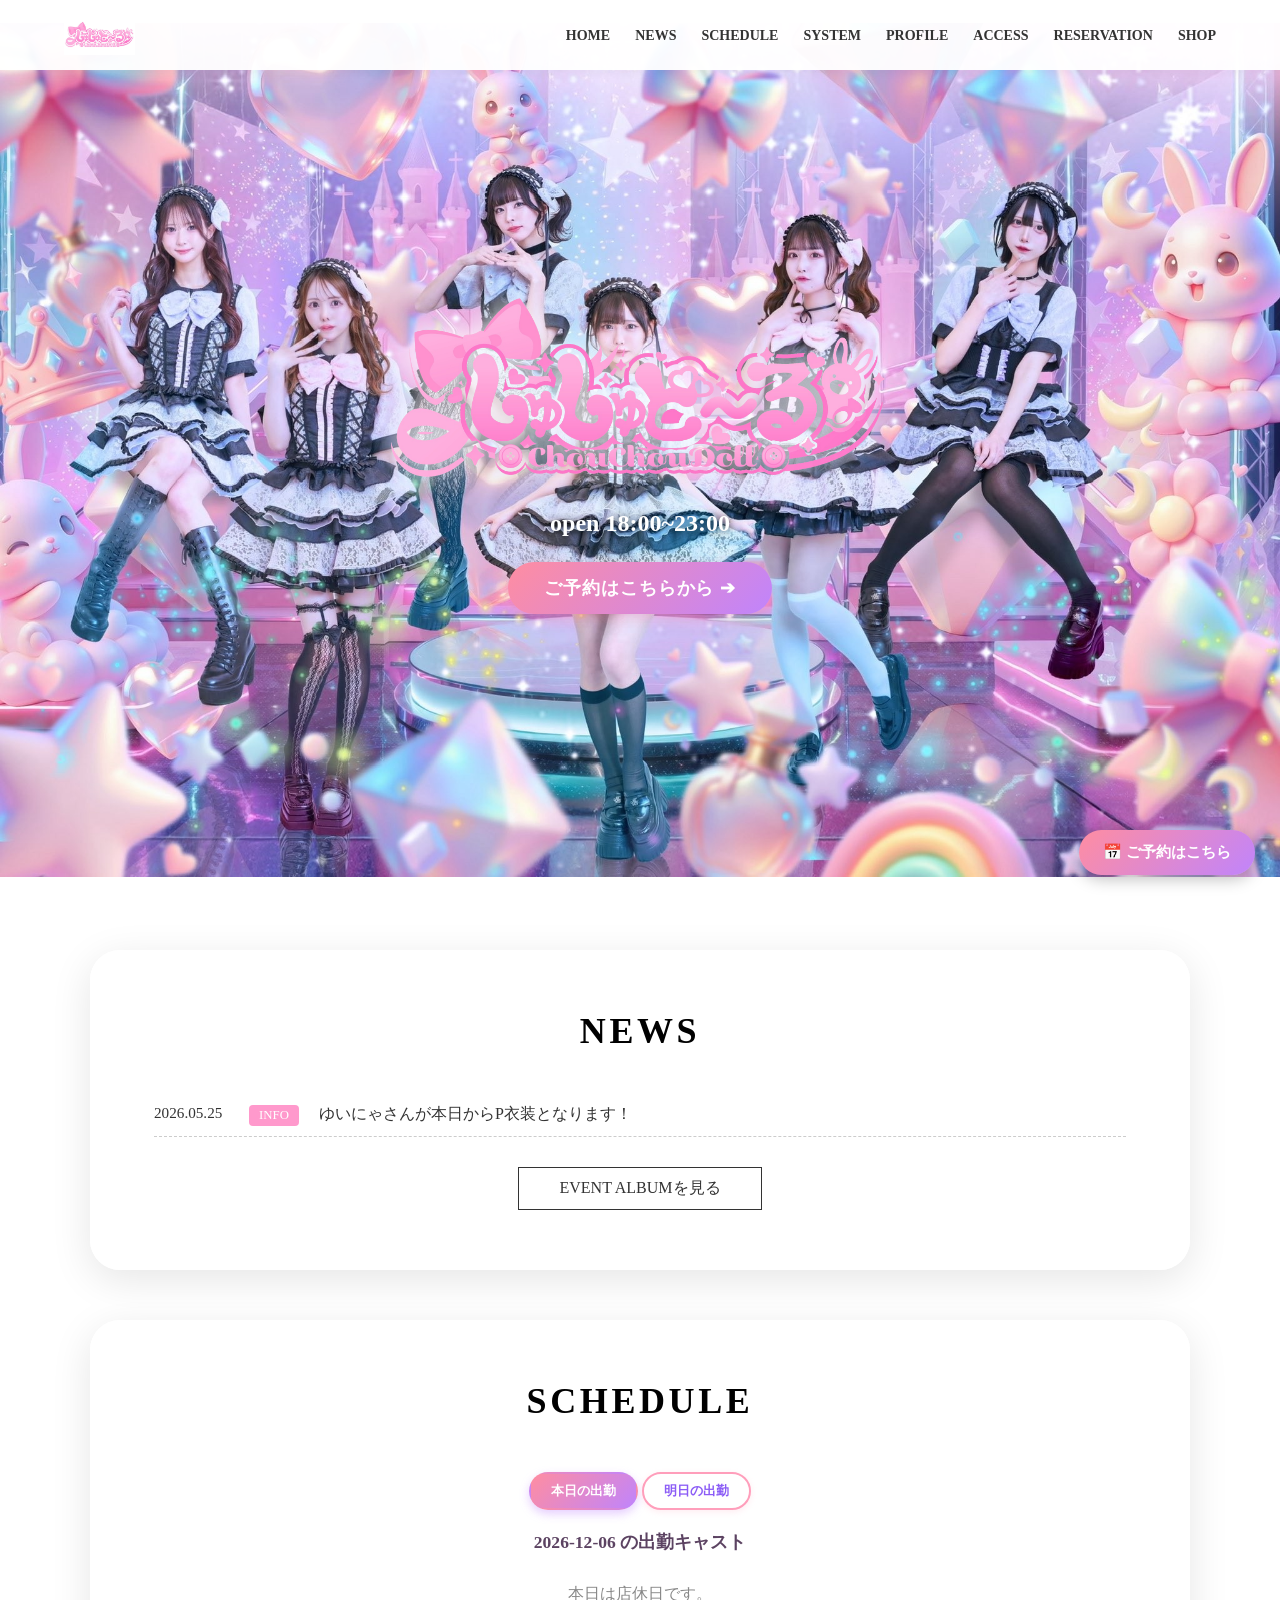
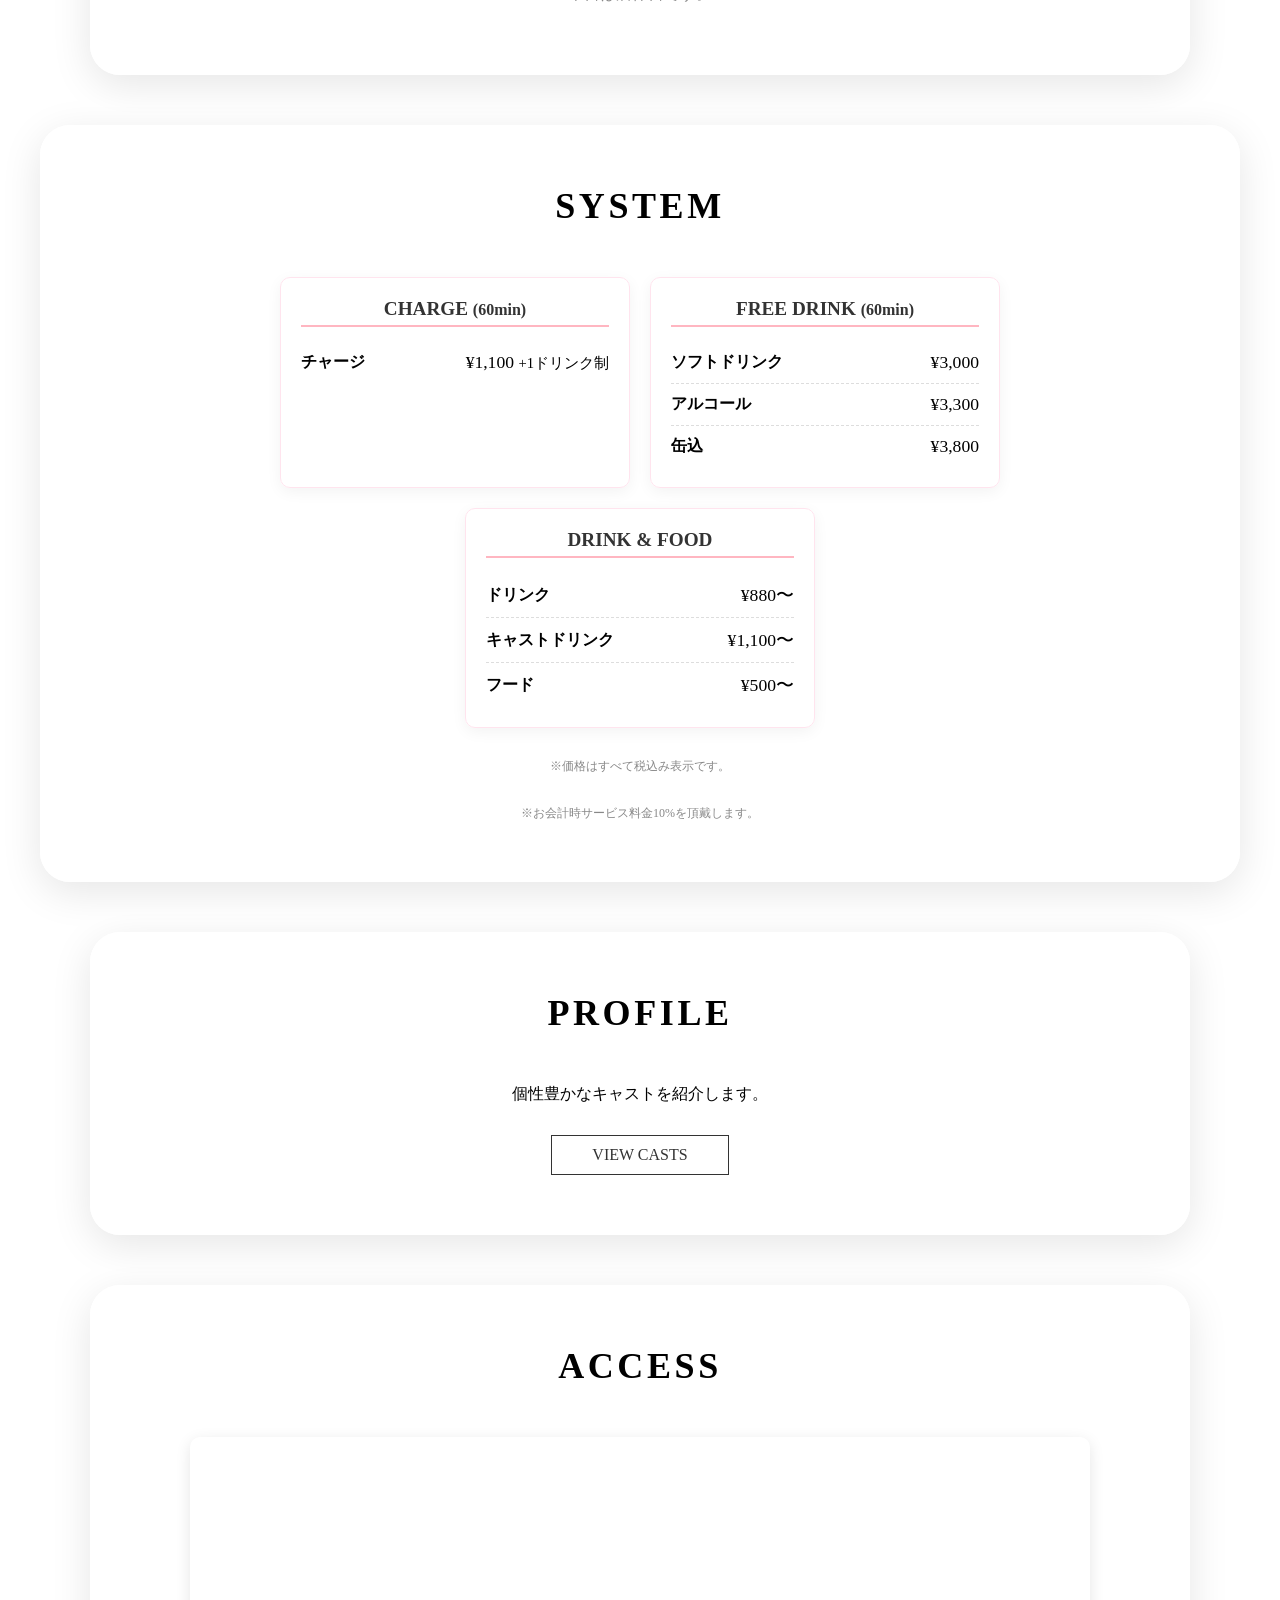
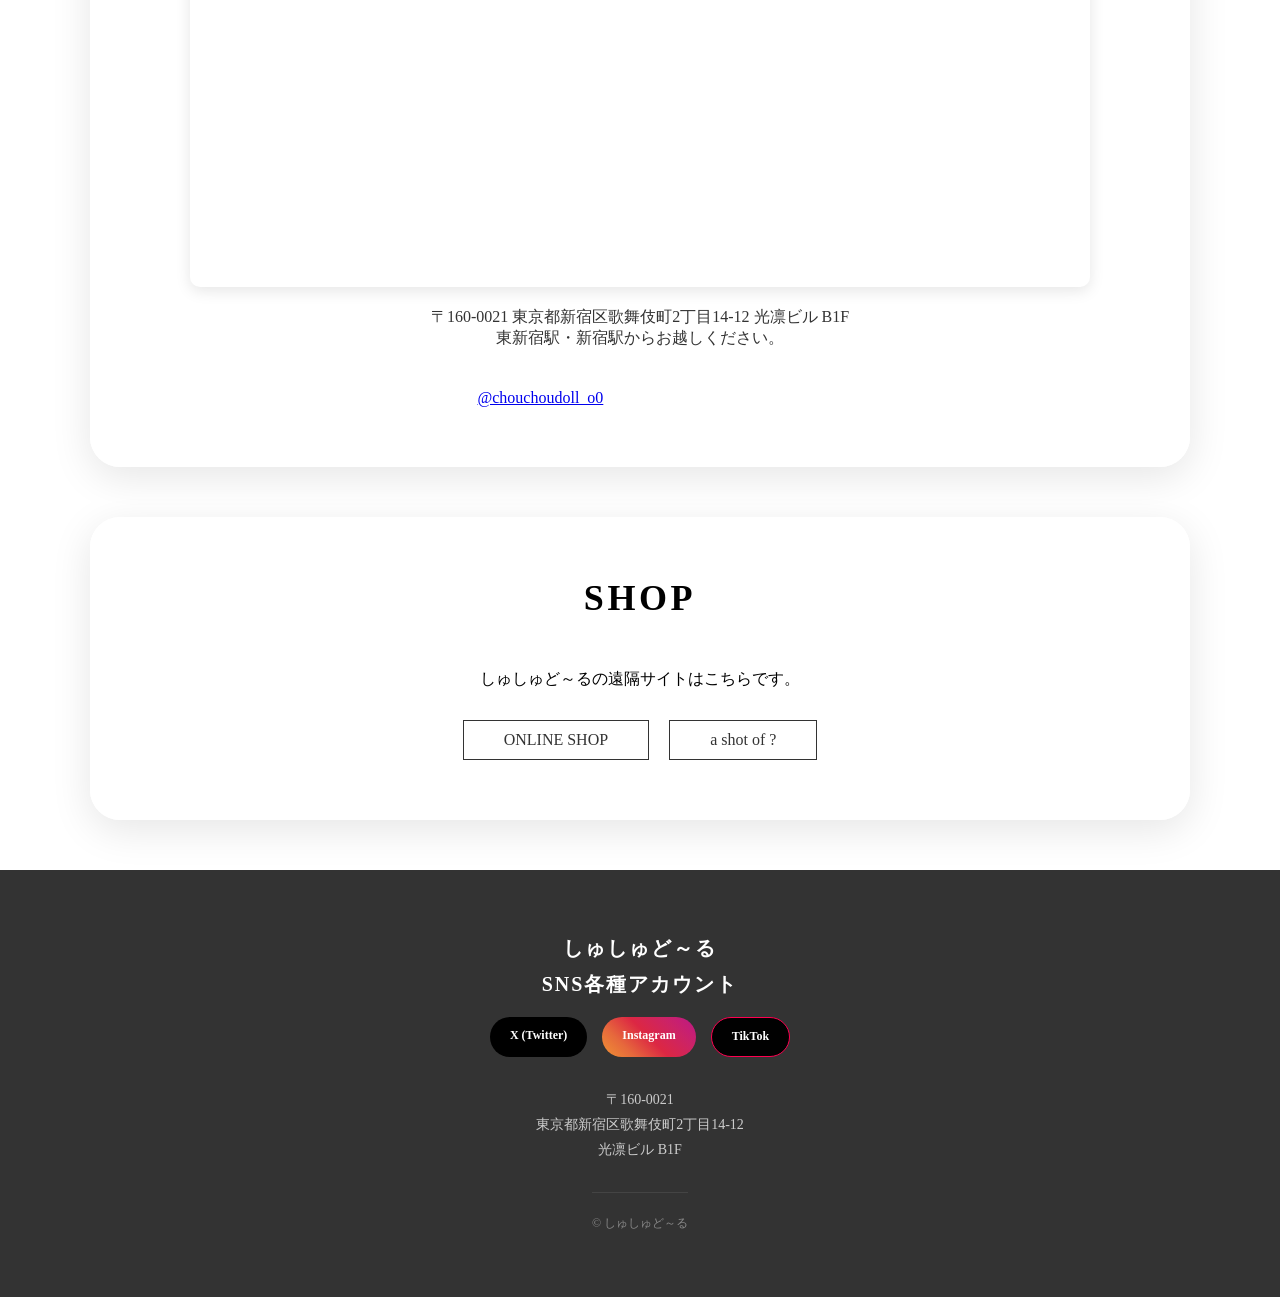
==== index.html @ ea9f4121 "Add files via upload" ====
<!DOCTYPE html>
<html lang="ja">
<head>
    <meta charset="UTF-8">
    <meta name="viewport" content="width=device-width, initial-scale=1.0">
    <title>HOME | しゅしゅどーる</title>
    <link rel="stylesheet" href="style.css">
    <style>
        /* --- カード風（マークなし）のスタイル定義 --- */
        .card-container {
            display: flex;
            justify-content: center;
            align-items: center;
            flex-wrap: wrap;
            gap: 20px;
            padding: 10px;
        }

        .trump-card {
            position: relative;
            width: 140px;
            height: 200px;
            background-color: #ffffff;
            border: 2px solid #ff9ebb;
            border-image: linear-gradient(135deg, #ff9ebb, #d8b4fe) 1;
            border-radius: 10px;
            box-shadow: 0 4px 12px rgba(216, 180, 254, 0.25);
            padding: 8px;
            box-sizing: border-box;
            display: flex;
            flex-direction: column;
            align-items: center;
            justify-content: center;
            transition: transform 0.2s ease, box-shadow 0.2s ease;
        }

        /* ホバー時のカード浮き上がり効果 */
        .trump-card:hover {
            transform: translateY(-5px);
            box-shadow: 0 8px 18px rgba(255, 158, 187, 0.35);
        }

        /* カードの内枠 */
        .trump-card-inner {
            width: 100%;
            height: 100%;
            border: 1px solid #f0d8ff; /* 薄い紫 */
            border-radius: 6px;
            display: flex;
            flex-direction: column;
            align-items: center;
            justify-content: center;
            padding: 8px 4px;
            box-sizing: border-box;
        }

        /* キャスト写真の枠（縦長四角） */
        .cast-photo {
            width: 105px;
            height: 130px;
            object-fit: cover;
            border-radius: 4px;
            border: 1px solid #ffd0e0;
        }

        /* キャスト名 */
        .cast-name {
            font-size: 0.9rem;
            font-weight: bold;
            margin-top: 8px;
            color: #4a3b52;
            text-align: center;
            word-break: break-all;
        }

        /* スケジュール切り替えボタン */
        .schedule-btn {
            background-color: #ffffff;
            border: 2px solid #ff9ebb; /* ピンクの枠線 */
            color: #8b5cf6;            /* 薄い紫系の文字色 */
            padding: 8px 20px;
            border-radius: 20px;
            font-weight: bold;
            cursor: pointer;
            transition: all 0.3s ease;
            box-shadow: 0 2px 6px rgba(255, 158, 187, 0.2);
        }
        
        .schedule-btn.active, .schedule-btn:hover {
            /* ピンクから薄紫へのグラデーション背景 */
            background: linear-gradient(135deg, #ff8da1 0%, #c084fc 100%);
            border-color: transparent;
            color: #ffffff;
            box-shadow: 0 4px 10px rgba(192, 132, 252, 0.4);
        }

        /* --- メインビジュアル内の予約CTAボタン --- */
        .main-reservation-cta {
            margin-top: 25px;
        }

        .cta-btn {
            display: inline-block;
            background: linear-gradient(135deg, #ff8da1 0%, #c084fc 100%);
            color: #ffffff;
            padding: 14px 36px;
            border-radius: 30px;
            font-size: 1.1rem;
            font-weight: bold;
            text-decoration: none;
            box-shadow: 0 4px 15px rgba(255, 141, 161, 0.4);
            transition: all 0.3s ease;
            letter-spacing: 0.05em;
        }

        .cta-btn:hover {
            transform: translateY(-3px) scale(1.03);
            box-shadow: 0 6px 20px rgba(192, 132, 252, 0.6);
            color: #ffffff;
        }

        /* --- 画面右下の固定予約ボタン --- */
        .floating-reservation-btn {
            position: fixed;
            bottom: 25px;
            right: 25px;
            z-index: 999;
            background: linear-gradient(135deg, #ff8da1 0%, #c084fc 100%);
            color: #ffffff;
            padding: 12px 24px;
            border-radius: 25px;
            font-weight: bold;
            font-size: 0.95rem;
            text-decoration: none;
            box-shadow: 0 4px 16px rgba(0, 0, 0, 0.25);
            transition: all 0.3s ease;
        }

        .floating-reservation-btn:hover {
            transform: translateY(-3px);
            box-shadow: 0 6px 20px rgba(255, 141, 161, 0.5);
        }
    </style>
</head>
<body>
    <div class="fixed-background"></div>

    <header class="header">
        <div class="logo">
            <img src="logo.jpeg" alt="しゅしゅどーる 公式ロゴ">
        </div>

        <div class="hamburger" id="hamburger">
            <span></span>
            <span></span>
            <span></span>
        </div>

        <nav class="nav" id="nav-menu">
            <ul>
                <li><a href="#home">HOME</a></li>
                <li><a href="#news">NEWS</a></li>
                <li><a href="#schedule">SCHEDULE</a></li>
                <li><a href="#system">SYSTEM</a></li>
                <li><a href="profile.html">PROFILE</a></li>
                <li><a href="#access">ACCESS</a></li>
                <li><a href="reservation.html">RESERVATION</a></li>
                <li><a href="#shop">SHOP</a></li> 
            </ul>
        </nav>
    </header>

    <!-- HOME (メインビジュアル) -->
    <section id="home" class="main-visual">
        <div class="visual-text">
            <img src="透過ロゴ.png" alt="しゅしゅどーる ロゴ" class="main-logo-img">
            <p>open 18:00~23:00</p>
            
            <!-- ご予約ボタン（メイン） -->
            <div class="main-reservation-cta">
                <a href="reservation.html" class="cta-btn">ご予約はこちらから ➔</a>
            </div>
        </div>
    </section>

    <!-- 画面右下に常時表示される追従予約ボタン -->
    <a href="reservation.html" class="floating-reservation-btn">📅 ご予約はこちら</a>

    <section id="news" class="container">
        <h2 class="section-title">NEWS</h2>
        <ul class="news-list">
            <li>
                <a href="news.html" class="news-link">
                    <span class="date">2026.05.25</span>
                    <span class="category">INFO</span>
                    <span class="news-text">ゆいにゃさんが本日からP衣装となります！</span>
                </a>
            </li>
        </ul>
        <div class="view-more" style="margin-top: 30px;">
            <a href="album.html">EVENT ALBUMを見る</a>
        </div>
    </section>

    <!-- SCHEDULE セクション（白い枠背景を追加） -->
    <section id="schedule" class="container">
        <h2 class="section-title">SCHEDULE</h2>
        
        <!-- 切替ボタンエリア -->
        <div class="schedule-nav" style="text-align: center; margin-bottom: 20px;">
            <button id="btn-today" class="schedule-btn active">本日の出勤</button>
            <button id="btn-tomorrow" class="schedule-btn">明日の出勤</button>
        </div>

        <p id="schedule-date-label" style="text-align: center; font-weight: bold; margin-bottom: 20px; font-size: 1.1rem; color: #5c4362;"></p>

        <!-- 出勤キャスト（カード型）挿入先 -->
        <div id="cast-list-container" class="card-container"></div>
    </section>

    <section id="system" class="container">
        <h2 class="section-title">SYSTEM</h2>
        <div class="system-wrapper">
            
            <div class="system-box">
                <h3>CHARGE <small>(60min)</small></h3>
                <ul class="system-list">
                    <li>
                        <span class="label">チャージ</span>
                        <span class="price"> ¥1,100 <small>+1ドリンク制</small></span>
                    </li>
                </ul>
            </div>

            <div class="system-box">
                <h3>FREE DRINK <small>(60min)</small></h3>
                <ul class="system-list">
                    <li>
                        <span class="label">ソフトドリンク</span>
                        <span class="price"> ¥3,000</span>
                    </li>
                    <li>
                        <span class="label">アルコール</span>
                        <span class="price"> ¥3,300</span>
                    </li>
                    <li>
                        <span class="label">缶込</span>
                        <span class="price"> ¥3,800</span>
                    </li>
                </ul>
            </div>

            <div class="system-box">
                <h3>DRINK & FOOD</h3>
                <ul class="system-list">
                    <li>
                        <span class="label">ドリンク</span>
                        <span class="price"> ¥880〜</span>
                    </li>
                    <li>
                        <span class="label">キャストドリンク</span>
                        <span class="price"> ¥1,100〜</span>
                    </li>
                    <li>
                        <span class="label">フード</span>
                        <span class="price"> ¥500〜</span>
                    </li>
                </ul>
            </div>

        </div>
        <p class="system-note">※価格はすべて税込み表示です。</p>
        <p class="system-note">※お会計時サービス料金10%を頂戴します。</p>
    </section>

    <section id="profile-summary" class="container">
        <h2 class="section-title">PROFILE</h2>
        <p style="text-align: center;">個性豊かなキャストを紹介します。</p>
        <div class="view-more">
            <a href="profile.html">VIEW CASTS</a>
        </div>
    </section>

    <section id="access" class="container">
        <h2 class="section-title">ACCESS</h2>
        <div class="map-wrapper">
            <iframe src="https://www.google.com/maps/embed?pb=!1m18!1m12!1m3!1d3240.192985545938!2d139.70541699999998!3d35.6968683!2m3!1f0!2f0!3f0!3m2!1i1024!2i768!4f13.1!3m3!1m2!1s0x60188cd8c3c215a5%3A0xa2b7dfd4640b2176!2z44CSMTYwLTAwMjEg5p2x5Lqs6YO95paw5a6_5Yy65q2M6Iie5LyO55S677yS5LiB55uu77yR77yU4oiS77yR77ySIOWFieWHm-ODk-ODqw!5e0!3m2!1sja!2sjp!4v1774779676950!5m2!1sja!2sjp"
            width="100%" height="450" style="border:0;" allowfullscreen="" loading="lazy" referrerpolicy="no-referrer-when-downgrade"></iframe>
        </div>
    
        <div class="access-info" style="text-align: center; margin-top: 20px;">
            <p>〒160-0021 東京都新宿区歌舞伎町2丁目14-12 光凛ビル B1F</p>
            <p>東新宿駅・新宿駅からお越しください。</p>
        </div>

        <div class="tiktok-wrapper" style="margin-top: 40px; display: flex; justify-content: center;">
            <blockquote class="tiktok-embed" cite="https://www.tiktok.com/@chouchoudoll_o0/video/7662947460033105160" data-video-id="7662947460033105160" style="max-width: 605px;min-width: 325px;">
                <section>
                    <a target="_blank" title="@chouchoudoll_o0" href="https://www.tiktok.com/@chouchoudoll_o0?refer=embed">@chouchoudoll_o0</a>
                </section>
            </blockquote>
        </div>
    </section>

    <section id="shop" class="container">
        <h2 class="section-title">SHOP</h2>
        <p style="text-align: center; margin-bottom: 30px;">しゅしゅど～るの遠隔サイトはこちらです。</p>
        <div class="view-more" style="display: flex; justify-content: center; gap: 20px; flex-wrap: wrap;">
            <a href="https://chouchoudoll.kawaiishop.jp/" target="_blank">ONLINE SHOP</a>
            <a href="https://chouchoudoll.kawaiishop.jp/items/139108277" target="_blank">a shot of ?</a>
        </div>
    </section>

    <footer class="footer">
        <div class="footer-content">
            <p class="group-name">
                しゅしゅど～る<br>
                SNS各種アカウント<br>
            </p>

            <div class="sns-links">
                <a href="https://x.com/ChouchouDoll_oO?s=20" class="sns-btn x-link" target="_blank">X (Twitter)</a>
                <a href="https://instagram.com/chouchoudoll_o0?igsh=emo3YWc3NzVlOWl1" class="sns-btn insta-link" target="_blank">Instagram</a>
                <a href="https://tiktok.com/@Chouchoudoll_o0" class="sns-btn tiktok-link" target="_blank">TikTok</a>
            </div>

            <p class="address">
                〒160-0021<br>
                東京都新宿区歌舞伎町2丁目14-12<br>
                光凛ビル B1F<br>
            </p>
            <p class="copyright">&copy; しゅしゅど～る</p>
        </div>
    </footer>

    <!-- スクリプト部 -->
    <script>
        // ハンバーガーメニュー
        const hamburger = document.getElementById('hamburger');
        const navMenu = document.getElementById('nav-menu');

        hamburger.addEventListener('click', () => {
            hamburger.classList.toggle('active');
            navMenu.classList.toggle('active');
        });

        document.querySelectorAll('.nav ul li a').forEach(link => {
            link.addEventListener('click', () => {
                hamburger.classList.remove('active');
                navMenu.classList.remove('active');
            });
        });

        // 背景切り替え
        window.addEventListener('load', () => {
            const bgElement = document.querySelector('.fixed-background');
            const images = ['ゆ1.jpg', 'ゆ2.jpg', 'ゆいにゃさん.jpg'];

            function updateBackground() {
                if (window.innerHeight > window.innerWidth) {
                    const randomIndex = Math.floor(Math.random() * images.length);
                    const selectedImage = images[randomIndex];
                    bgElement.style.backgroundImage = `url('${selectedImage}')`;
                } else {
                    bgElement.style.backgroundImage = '';
                }
            }

            updateBackground();
            window.addEventListener('resize', updateBackground);
        });

        // --- カード出勤スケジュール制御 ---
        const castMembers = [
            {
                name: "ゆいにゃ",
                image: "ゆいにゃさん.jpg",
                workDays: ["2026-08-01", "2026-08-02","2026-08-03","2026-08-05","2026-08-07","2026-08-08","2026-08-09","2026-08-10","2026-08-11","2026-08-12","2026-08-14","2026-08-15"]
            },
            {
                name: "ふちゃん",
                image: "ふちゃんさん.jpg",
                workDays: ["2026-08-01", "2026-08-03", "2026-08-07","2026-08-09","2026-08-11","2026-08-12","2026-08-14","2026-08-15"]
            },
            {
                name: "ひめ",
                image: "ひめさん.jpg",
                workDays: ["2026-08-02", "2026-08-03","2026-08-05","2026-08-08","2026-08-10","2026-08-12"]
            },
            {
                name: "しゅか",
                image: "しゅかさん.jpg",
                workDays: ["2026-08-07"]
            },
            {
                name: "ゆりる",
                image: "ゆりるさん.jpg",
                workDays: ["2026-08-01", "2026-08-02", "2026-08-05","2026-08-08","2026-08-09","2026-08-11","2026-08-14"]
            },
            {
                name: "みさき",
                image: "みさきさん.jpg",
                workDays: ["2026-08-10", "2026-08-11"]
            },
            {
                name: "楓",
                image: "楓さん.jpg",
                workDays: ["2026-08-02", "2026-08-05", "2026-08-08","2026-08-09","2026-08-12","2026-08-14","2026-08-15"]
            },
            {
                name: "れい",
                image: "れいさん.jpg",
                workDays: ["2026-08-01", "2026-08-03","2026-08-07","2026-08-10","2026-08-15"]
            }
        ];

        function getFormattedDate(date) {
            const y = date.getFullYear();
            const m = String(date.getMonth() + 1).padStart(2, '0');
            const d = String(date.getDate()).padStart(2, '0');
            return `${y}-${m}-${d}`;
        }

        // カード生成処理
        function renderScheduleByDate(targetDateStr) {
            const container = document.getElementById('cast-list-container');
            const dateLabel = document.getElementById('schedule-date-label');
            
            dateLabel.textContent = `${targetDateStr} の出勤キャスト`;
            container.innerHTML = '';

            const workingCasts = castMembers.filter(cast => cast.workDays.includes(targetDateStr));

            if (workingCasts.length === 0) {
                container.innerHTML = '<p style="text-align:center; color:#888;">本日は店休日です。</p>';
                return;
            }

            workingCasts.forEach(cast => {
                const card = document.createElement('div');
                card.className = 'trump-card';
                
                card.innerHTML = `
                    <div class="trump-card-inner">
                        <img src="${cast.image}" alt="${cast.name}" class="cast-photo">
                        <p class="cast-name">${cast.name}</p>
                    </div>
                `;
                container.appendChild(card);
            });
        }

        // 初期化とボタンイベント
        document.addEventListener('DOMContentLoaded', () => {
            const today = new Date();
            const todayStr = getFormattedDate(today);

            renderScheduleByDate(todayStr);

            const btnToday = document.getElementById('btn-today');
            const btnTomorrow = document.getElementById('btn-tomorrow');

            btnToday.addEventListener('click', () => {
                btnToday.classList.add('active');
                btnTomorrow.classList.remove('active');
                renderScheduleByDate(getFormattedDate(new Date()));
            });

            btnTomorrow.addEventListener('click', () => {
                btnTomorrow.classList.add('active');
                btnToday.classList.remove('active');
                const tomorrow = new Date();
                tomorrow.setDate(tomorrow.getDate() + 1);
                renderScheduleByDate(getFormattedDate(tomorrow));
            });
        });
    </script>
    <script async src="https://www.tiktok.com/embed.js"></script>
</body>
</html>
---- style.css ----
/* リセットCSS：余計な余白を消す */
* {
    margin: 0;
    padding: 0;
    box-sizing: border-box;
}

/* bodyの背景設定は空にするか、ベースの色だけにする */
body {
    margin: 0;
    padding: 0;
}

/* 背景専用のスタイル */
.fixed-background {
    position: fixed;   /* 画面に固定（スクロールしても動かない） */
    top: 0;
    left: 0;
    width: 100%;
    height: 100vh;
    z-index: -1;       /* 一番背面に配置 */

    /* 画像の共通設定 */
    background-size: contain;    /* 画像全体を収める */
    background-repeat: no-repeat;  
    background-position: center;  /* 中央に配置 */
    background-color: #fff;       /* 画像がない部分を埋める色 */
}

/* -----------------------------------
縦画面（スマホの縦持ちなど）の背景画像
----------------------------------- */
@media (orientation: portrait) {
    .fixed-background {
        background-image: url('ゆいにゃさん.jpg'); 
    }
}

/* -----------------------------------
横画面（PCやスマホの横持ちなど）の背景画像
----------------------------------- */
@media (orientation: landscape) {
    .fixed-background {
        background-image: url('めいん.jpeg'); 
    }
}


/* ヘッダー */
.header {
    position: fixed;
    top: 0;
    width: 100%;
    display: flex;
    justify-content: space-between;
    align-items: center;
    padding: 15px 5%;
    background: rgba(255, 255, 255, 0.95);
    z-index: 1000;
    box-shadow: 0 2px 10px rgba(0,0,0,0.05);
}

.logo {
    display: flex;
    align-items: center;
}

.logo img {
    height: 40px; /* ヘッダーに収まる高さを指定 */
    width: auto;   /* 横幅自動で調整 */
    display: block;
}

.nav ul {
    display: flex;
    list-style: none;
}

.nav ul li {
    margin-left: 25px;
}

.nav ul li a {
    text-decoration: none;
    color: #333;
    font-weight: bold;
    font-size: 14px;
    transition: color 0.3s;
}

.nav ul li a:hover {
    color: #ff4d94; /* ホバー時にピンク色に */
}

/* メインビジュアル */
.main-visual {
    height: 100vh;
    background-color: transparent; /* 背景色を透明にする */
    display: flex;
    justify-content: center;
    align-items: center;
    text-align: center;
    color: white;
}

.main-logo-img {
    width: 90%;          /* スマホで横幅いっぱいに。適宜調整してください */
    max-width: 600px;    /* PCで大きくなりすぎないように制限 */
    height: auto;
    margin-bottom: 10px;
    filter: drop-shadow(0 0 10px rgba(255, 255, 255, 0.5));
    filter: drop-shadow(0 0 15px rgba(255, 255, 255, 4.5));

}

.visual-text p {
    font-size: 1.5rem;    /* 営業時間の文字サイズを少し調整 */
    font-weight: bold;
    color: #fff;
    text-shadow: 0 0 8px rgba(0, 0, 0, 0.8);
}

/* 共通セクション設定 */
.container {
    padding: 100px 10%;
    max-width: 1200px;
    margin: 0 auto;
}

.section-title {
    font-size: 36px;
    text-align: center;
    margin-bottom: 50px;
    letter-spacing: 0.1em;
    position: relative;
}



/* NEWSリスト全体 */
.news-list {
    list-style: none;
    padding: 0;
    margin: 0;
}

/* 各行の下線と間隔 */
.news-list li {
    margin-bottom: 15px;
    border-bottom: 1px dashed #ccc;
    padding-bottom: 10px;
}

/* ニュース行全体のリンク設定（行全体をタップ可能にする） */
.news-list li a.news-link {
    display: flex;
    flex-wrap: nowrap;       /* iPhone等で勝手に折り返させない */
    align-items: flex-start;
    text-decoration: none;   /* リンクの下線を消す */
    color: inherit;          /* 親要素の文字色を継承 */
    width: 100%;
    transition: opacity 0.2s ease;
}

/* ホバー・タップ時に少し透明にしてフィードバックを与える */
.news-list li a.news-link:hover {
    opacity: 0.65;
}
/* ニュースの著者表示（右寄せ） */
.news-author {
    text-align: right;   
    font-size: 0.9rem;     
    color: #666;           
    margin-top: 20px;      
    font-weight: bold;     
}

/* 日付 */
.news-list .date {
    flex: 0 0 85px;          /* 幅を85pxで固定 */
    margin-right: 10px;
    font-size: 0.95em;
    line-height: 1.5;
    color: #333;
}

/* INFOなどのカテゴリタグ */
.news-list .category {
    flex: 0 0 50px;          /* 幅を50pxで固定 */
    margin-right: 10px;
    background-color: #ff99cc;
    color: #fff;
    text-align: center;
    padding: 4px 0;
    border-radius: 4px;
    font-size: 0.8em;
    line-height: 1;
    box-sizing: border-box;
    margin-top: 3px;
}

/* ニュース本文 */
.news-list .news-text {
    flex: 1 1 auto;          /* 余った横幅を自動で伸ばす */
    line-height: 1.5;
    color: #333;
}

.view-more {
    text-align: center;
    margin-top: 30px;
}

.view-more a {
    display: inline-block;
    padding: 10px 40px;
    border: 1px solid #333;
    text-decoration: none;
    color: #333;
    transition: 0.3s;
}

.view-more a:hover {
    background: #333;
    color: #fff;
}

/* 背景色 */
#news, #profile-summary,#recruit,#calender,#access,#shop,#schedule {
    background-color: rgba(255, 255, 255, 0.9); /* 90%不透明の白 */
    margin: 50px auto;       /* 上下に余白を作り、中央寄せ */
    padding: 60px 5%;        /* 内側の余白を調整 */
    border-radius: 30px;     /* 角を丸*/
    box-shadow: 0 10px 40px rgba(0, 0, 0, 0.1); /* 影 */
    max-width: 1100px;       /* 横幅制限 */
    position: relative;
    z-index: 1;
}

/* セクション間の隙間から背景*/
.container {
    /* 既存の .container の padding を少し控えめにする */
    padding: 60px 5%;
}
/* プロフィールグリッド */
.profile-grid {
    display: grid;
    grid-template-columns: repeat(auto-fit, minmax(280px, 1fr));
    gap: 40px;
}

.profile-item {
    text-align: center;
}

.profile-image {
    width: 100%;
    aspect-ratio: 1 / 1;      /* 枠維持 */
    border-radius: 10px;      /* 角丸 */
    margin-bottom: 20px;
    background-size: cover;    /* 枠いっぱいに表示 */
    background-position: center top;  /* 画像の上部を基準に配置*/
}

.profile-item h3 {
    font-size: 22px;
    margin-bottom: 10px;
}

.role {
    color: #ff4d94;
    font-weight: bold;
    margin-bottom: 15px;
    font-size: 14px;
}

.desc {
    font-size: 14px;
    text-align: left;
    color: #666;
}

/* ムービーセクション */
.dark-bg {
    background-color: #f9f9f9;
}

.video-wrapper {
    position: relative;
    padding-bottom: 56.25%;
    height: 0;
    box-shadow: 0 10px 30px rgba(0,0,0,0.1);
}

.video-wrapper iframe {
    position: absolute;
    top: 0; left: 0; width: 100%; height: 100%;
}

/* フッター */
.footer {
    padding: 60px 0;
    text-align: center;
    background: #333;
    color: #fff;
    line-height: 1.8; 
}

.footer-content {
    max-width: 600px;
    margin: 0 auto;
}

.footer .group-name {
    font-size: 20px;
    font-weight: bold;
    margin-bottom: 15px;
    letter-spacing: 2px;
}

.footer .address {
    font-size: 14px;
    color: #ccc; 
    margin-bottom: 30px;
}

.footer .copyright {
    font-size: 12px;
    color: #888;
    border-top: 1px solid #444;
    display: inline-block;
    padding-top: 20px;
}

/* SNSボタン */
.sns-links {
    margin-bottom: 30px;
    display: flex;
    justify-content: center;
    gap: 15px; /* ボタン同士の隙間 */
}

.sns-btn {
    display: inline-block;
    padding: 8px 20px;
    font-size: 12px;
    font-weight: bold;
    text-decoration: none;
    color: #fff;
    border-radius: 20px; /* 丸いボタン */
    transition: transform 0.3s, opacity 0.3s;
}

.sns-btn:hover {
    transform: translateY(-3px); 
    opacity: 0.8;
}

/* 各SNSのブランドカラー */
.x-link { background-color: #000; } /* X*/
.insta-link { background: linear-gradient(45deg, #f09433, #e6683c, #dc2743, #cc2366, #bc1888); } /* インスタ*/
.tiktok-link { background-color: #010101; border: 1px solid #ff0050; } /* TikTok*/

/* メンバープロフィール内のSNSボタン */
.member-sns {
    margin-top: 15px;
    display: flex;
    justify-content: center;
}

.member-sns .sns-btn {
    padding: 5px 15px;
    font-size: 12px;
    border-radius: 15px;
    text-decoration: none;
    color: #fff;
    background-color: #000; /* Xのカラー */
    transition: 0.3s;
}

.member-sns .sns-btn:hover {
    opacity: 0.7;
    transform: scale(1.05);
}

/* メンバープロフィール内のSNSエリアを調整 */
.member-sns {
    margin-top: 15px;
    display: flex;
    justify-content: center;
    gap: 8px; /* ボタン同士の隙間 */
    flex-wrap: wrap; /* スマホで入り切らない場合に折り返す */
}

/* メンバー用SNSボタンの微調整 */
.member-sns .sns-btn {
    padding: 5px 12px; /* 少しスリムに */
    font-size: 11px;    /* 文字を少し小さくして収まりを良くする */
    border-radius: 15px;
    min-width: 60px;   /* ボタンの最低幅を揃える */
    text-align: center;
}

/* 求人ページ用のスタイル */
.recruit-box {
    background-color: rgba(255, 255, 255, 0.9);
    padding: 40px;
    border-radius: 20px;
    box-shadow: 0 10px 30px rgba(0, 0, 0, 0.1);
    margin-bottom: 40px;
}

.recruit-box h3 {
    color: #ff4d94;
    text-align: center;
    margin-bottom: 20px;
    font-size: 24px;
}

.recruit-intro {
    text-align: center;
    margin-bottom: 30px;
}

.recruit-table {
    width: 100%;
    border-collapse: collapse;
    margin-bottom: 30px;
}

.recruit-table th, .recruit-table td {
    padding: 15px;
    border-bottom: 1px solid #eee;
    text-align: left;
}

.recruit-table th {
    width: 30%;
    background-color: #fff0f5;
    color: #ff4d94;
    font-weight: bold;
}

/* カレンダーをレスポンシブ対応にする */
.calendar-wrapper {
    position: relative;
    padding-bottom: 75%; /* 4:3のアスペクト比 */
    height: 0;
    overflow: hidden;
}

.calendar-wrapper iframe {
    position: absolute;
    top: 0;
    left: 0;
    width: 100%;
    height: 100%;
    border-radius: 10px;
}

/* SYSTEMセクション専用スタイル */
#system {
    background-color: rgba(255, 255, 255, 0.9);
    margin: 50px auto;
    border-radius: 30px;
    box-shadow: 0 10px 40px rgba(0, 0, 0, 0.1);
}

.system-wrapper {
    display: grid;
    grid-template-columns: repeat(auto-fit, minmax(300px, 1fr));
    gap: 30px;
}

.system-box {
    background: #fff;
    padding: 25px;
    border-radius: 20px;
    border: 1px solid #ffe4ee;
}

.system-box h3 {
    color: #ff4d94;
    font-size: 20px;
    margin-bottom: 20px;
    text-align: center;
    border-bottom: 2px solid #ff4d94;
    display: inline-block;
    width: 100%;
    padding-bottom: 10px;
}

.system-table {
    width: 100%;
    border-collapse: collapse;
}

.system-table th, .system-table td {
    padding: 12px 5px;
    border-bottom: 1px dotted #eee;
    font-size: 15px;
}

.system-table th {
    text-align: left;
    color: #555;
    font-weight: bold;
    width: 60%;
}

.system-table td {
    text-align: right;
    color: #333;
    font-family: 'Georgia', serif; /* 数字を綺麗に見せる */
}

/* スマホ用調整 */
@media (max-width: 480px) {
    .system-wrapper {
        grid-template-columns: 1fr;
    }
}

/* スマホ用の調整 */
@media (max-width: 768px) {
    .recruit-table th, .recruit-table td {
        display: block;
        width: 100%;
    }
    .recruit-table th {
        background-color: transparent;
        padding-bottom: 5px;
    }
}

/* --- ゆいにゃさん専用特別スタイル --- */

/* 1. カード全体に輝く枠線をつける */
.profile-item.special-member {
    position: relative;
    padding: 15px;
    border-radius: 20px;
    background: linear-gradient(white, white) padding-box,
                linear-gradient(45deg, #ff4d94, #ffdb58, #ff4d94) border-box;
    border: 3px solid transparent;
    transform: scale(1.05); /* 他のメンバーより少し大きく */
    box-shadow: 0 10px 20px rgba(255, 77, 148, 0.2);
    z-index: 2;
}

/* 2. 画像の左上に「LEADER」ラベルを配置 */
.special-label {
    position: absolute;
    top: -10px;
    left: -10px;
    background: #ff4d94;
    color: #fff;
    padding: 5px 15px;
    font-size: 12px;
    font-weight: bold;
    border-radius: 50px;
    box-shadow: 2px 2px 10px rgba(0,0,0,0.2);
    z-index: 10;
}

/* 3. 名前の色を特別にする */
.special-member h3 {
    color: #ff4d94;
    font-size: 26px; /* 少し大きく */
    text-shadow: 1px 1px 0px rgba(0,0,0,0.1);
}

/* スマホでは大きさを微調整 */
@media (max-width: 768px) {
    .profile-item.special-member {
        transform: scale(1.02);
        margin-bottom: 30px;
    }
}



/* --- ハンバーガーメニューのスタイル --- */

/* PCではボタンを隠す */
.hamburger {
    display: none;
    flex-direction: column;
    justify-content: space-between;
    width: 30px;
    height: 20px;
    cursor: pointer;
    z-index: 1100; /* ヘッダーより上に */
}

.hamburger span {
    width: 100%;
    height: 2px;
    background-color: #000;
    transition: all 0.3s;
}

/* スマホ表示（768px以下） */
@media (max-width: 768px) {
    /* ヘッダーのレイアウト崩れを防ぐ */
    .header {
        flex-direction: row; /* 縦並びにならないように横並びを維持 */
        justify-content: space-between;
        padding: 10px 5%;
    }

    /* メニューを隠す設定 */
    .nav {
        position: fixed;
        top: 0;
        right: -100%; /* 画面の外へ */
        width: 100%;  /* スマホなら全画面でもOK */
        height: 100vh;
        background: rgba(255, 255, 255, 0.98);
        transition: 0.5s;
        z-index: 1050;
        display: block; /* 消えてしまわないように */
    }

    .nav.active {
        right: 0; /* 表示 */
    }

    .nav ul {
        flex-direction: column;
        align-items: center;
        justify-content: center;
        height: 100%;
        padding: 0;
    }

    .nav ul li {
        margin: 20px 0; /* メニューの間隔を広げる */
        margin-left: 0; /* PC用のマージンをリセット */
    }

    .nav ul li a {
        font-size: 20px; /* 文字を大きく */
    }

    /* ボタンを表示させる */
    .hamburger {
        display: flex;
    }
}

/* SYSTEMセクションのスタイル調整 */
.system-wrapper {
    display: flex;
    flex-wrap: wrap;
    gap: 20px;
    justify-content: center;
}

.system-box {
    background: rgba(255, 255, 255, 0.8); /* 背景を少し透過させておしゃれに */
    border-radius: 10px;
    padding: 20px;
    width: 100%;
    max-width: 350px;
    box-shadow: 0 4px 15px rgba(0,0,0,0.05);
}

.system-box h3 {
    border-bottom: 2px solid #ffb6c1; /* ロゴに合わせた色に変更してください */
    margin-bottom: 15px;
    padding-bottom: 5px;
    font-size: 1.2rem;
    color: #333;
}

.system-list {
    list-style: none;
    padding: 0;
}

.system-list li {
    display: flex;
    justify-content: space-between;
    align-items: center;
    padding: 10px 0;
    border-bottom: 1px dashed #ddd;
}

.system-list li:last-child {
    border-bottom: none;
}

.label {
    font-weight: bold;
}

.price {
    font-family: 'Georgia', serif;
    font-size: 1.1rem;
}

.system-note {
    text-align: center;
    font-size: 12px;
    color: #888;
    margin-top: 30px;
}

.news-text {
    color: #333;       /* 文字の色を濃くして読みやすくする */
    margin-left: 10px; /* カテゴリとの間隔を空ける */
}

.map-wrapper {
    position: relative;
    width: 100%;
    max-width: 900px; /* 地図の最大幅 */
    margin: 0 auto;   /* 中央寄せ */
    border-radius: 15px;
    overflow: hidden; /* 角丸を適用 */
    box-shadow: 0 4px 15px rgba(0,0,0,0.1);
}

.map-wrapper iframe {
    display: block;
    width: 100%; /* 横幅いっぱいに広げる */
}

/* ACCESS全体の白い枠 */
.access-wrapper {
    background: rgba(255, 255, 255, 0.8); /* 他のセクションと合わせた透過白 */
    border-radius: 15px;
    padding: 20px;
    max-width: 900px;
    margin: 0 auto;
    box-shadow: 0 4px 15px rgba(0,0,0,0.05);
}

/* 地図の角を丸くする */
.map-wrapper {
    border-radius: 10px;
    overflow: hidden;
    line-height: 0; /* 下の余計な隙間を消す */
}

/* 住所テキストの装飾 */
.access-info {
    text-align: center;
    margin-top: 20px;
    color: #333;
}

.address-text {
    font-weight: bold;
    font-size: 1.1rem;
    line-height: 1.6;
    margin-bottom: 10px;
}

.route-text {
    font-size: 0.9rem;
    color: #666;
}

/* ==========================================
　 スマホ画面（768px以下）用のカード・枠線調整
   ========================================== */
@media (max-width: 768px) {
    /* 1. 各セクションの白い四角（カード枠）をスマホに最適化 */
    #news, #schedule, #system, #profile-summary, #access, #shop {
        width: 92%;          /* スマホ画面の横幅92%に合わせる */
        margin: 30px auto;   /* 中央寄せ＆上下の余白を適切にする */
        padding: 40px 15px;  /* 内側の余白をスマホ用にすっきり調整 */
    }

    /* 2. SCHEDULEの出勤カード（キャストカード）の幅をスマホ用に調整 */
    .trump-card {
        width: 130px;        /* スマホで横に並びやすく少し小さく調整 */
        height: 190px;
    }

    .cast-photo {
        width: 95px;
        height: 120px;
    }
.news-list li a.news-link {
        flex-wrap: wrap !important; /* スマホでは折り返しを許可 */
    }

    .news-author {
        display: block;
        width: 100%;          /* 100%幅を使って強制改行 */
        text-align: right;    /* 右寄せ */
        font-size: 0.8rem;    /* スマホ用に少し小さめ */
        color: #666;
        margin-top: 6px;
    }
    
}
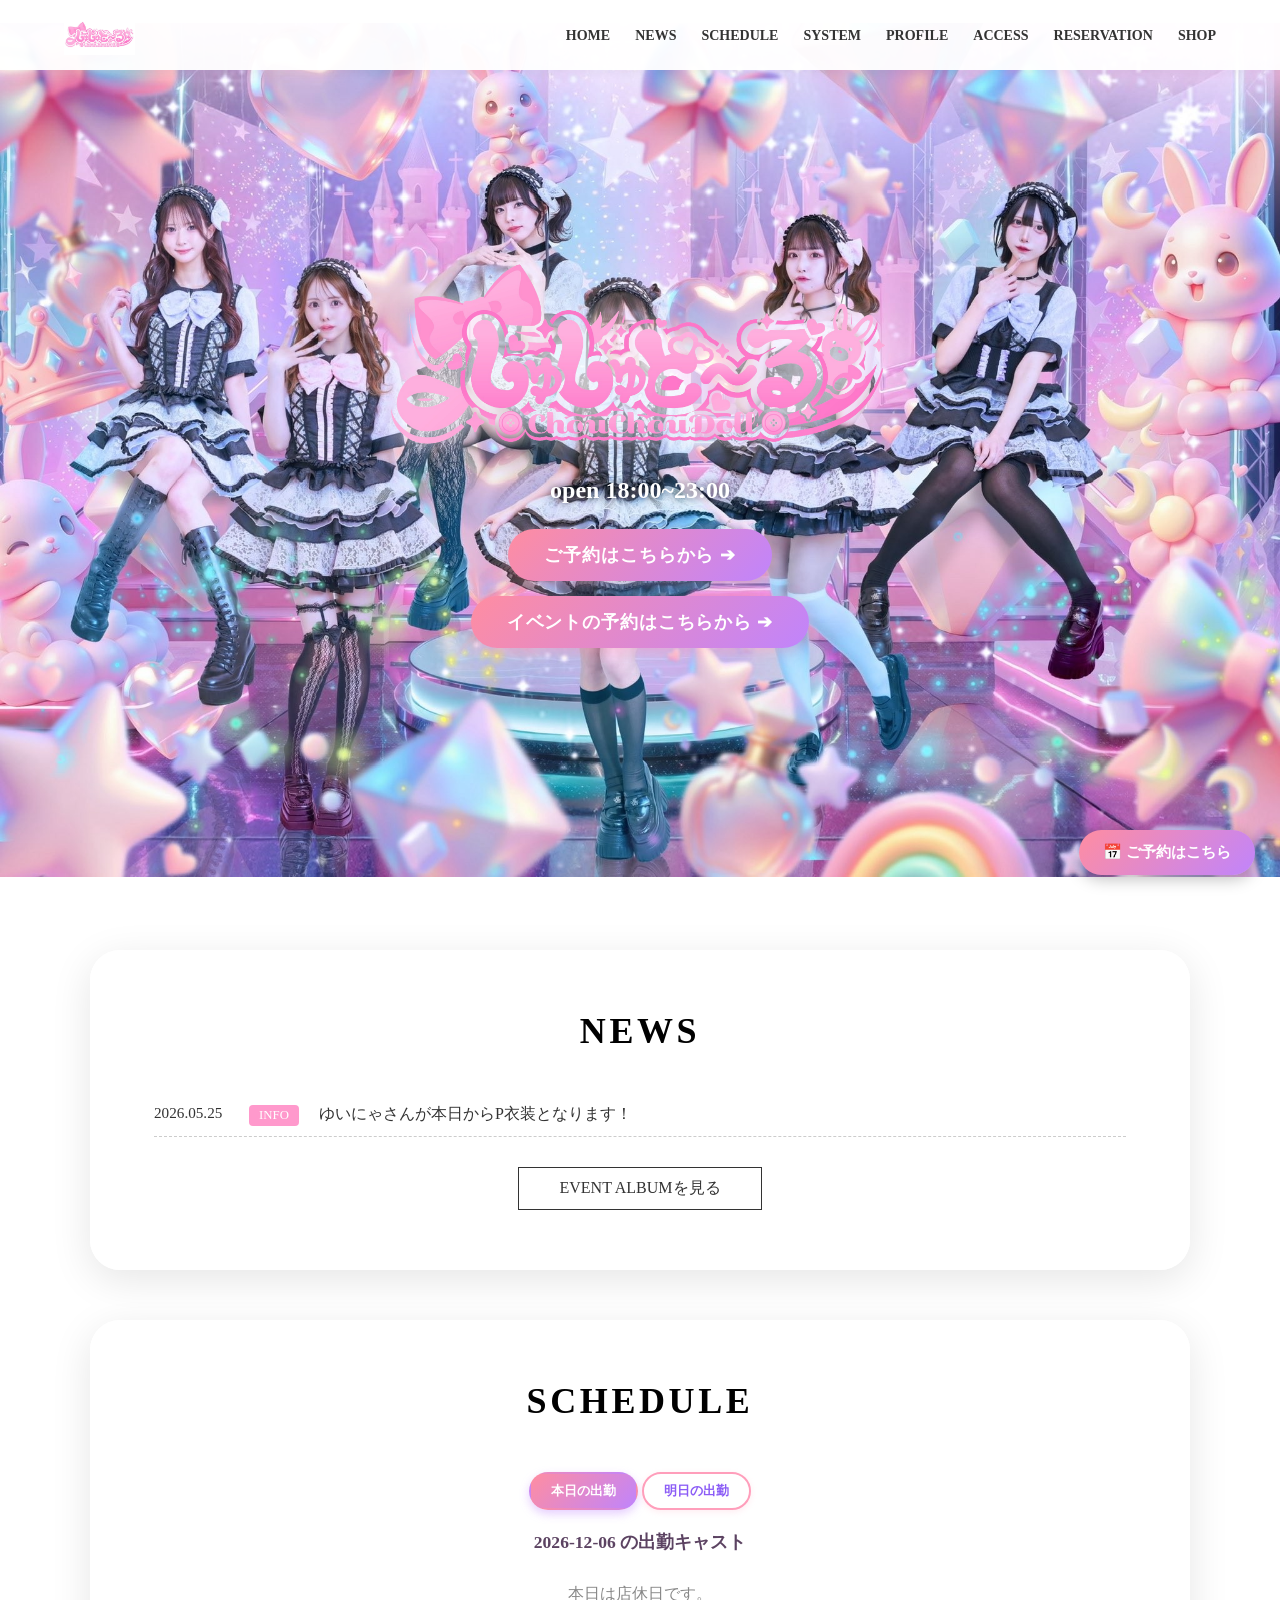
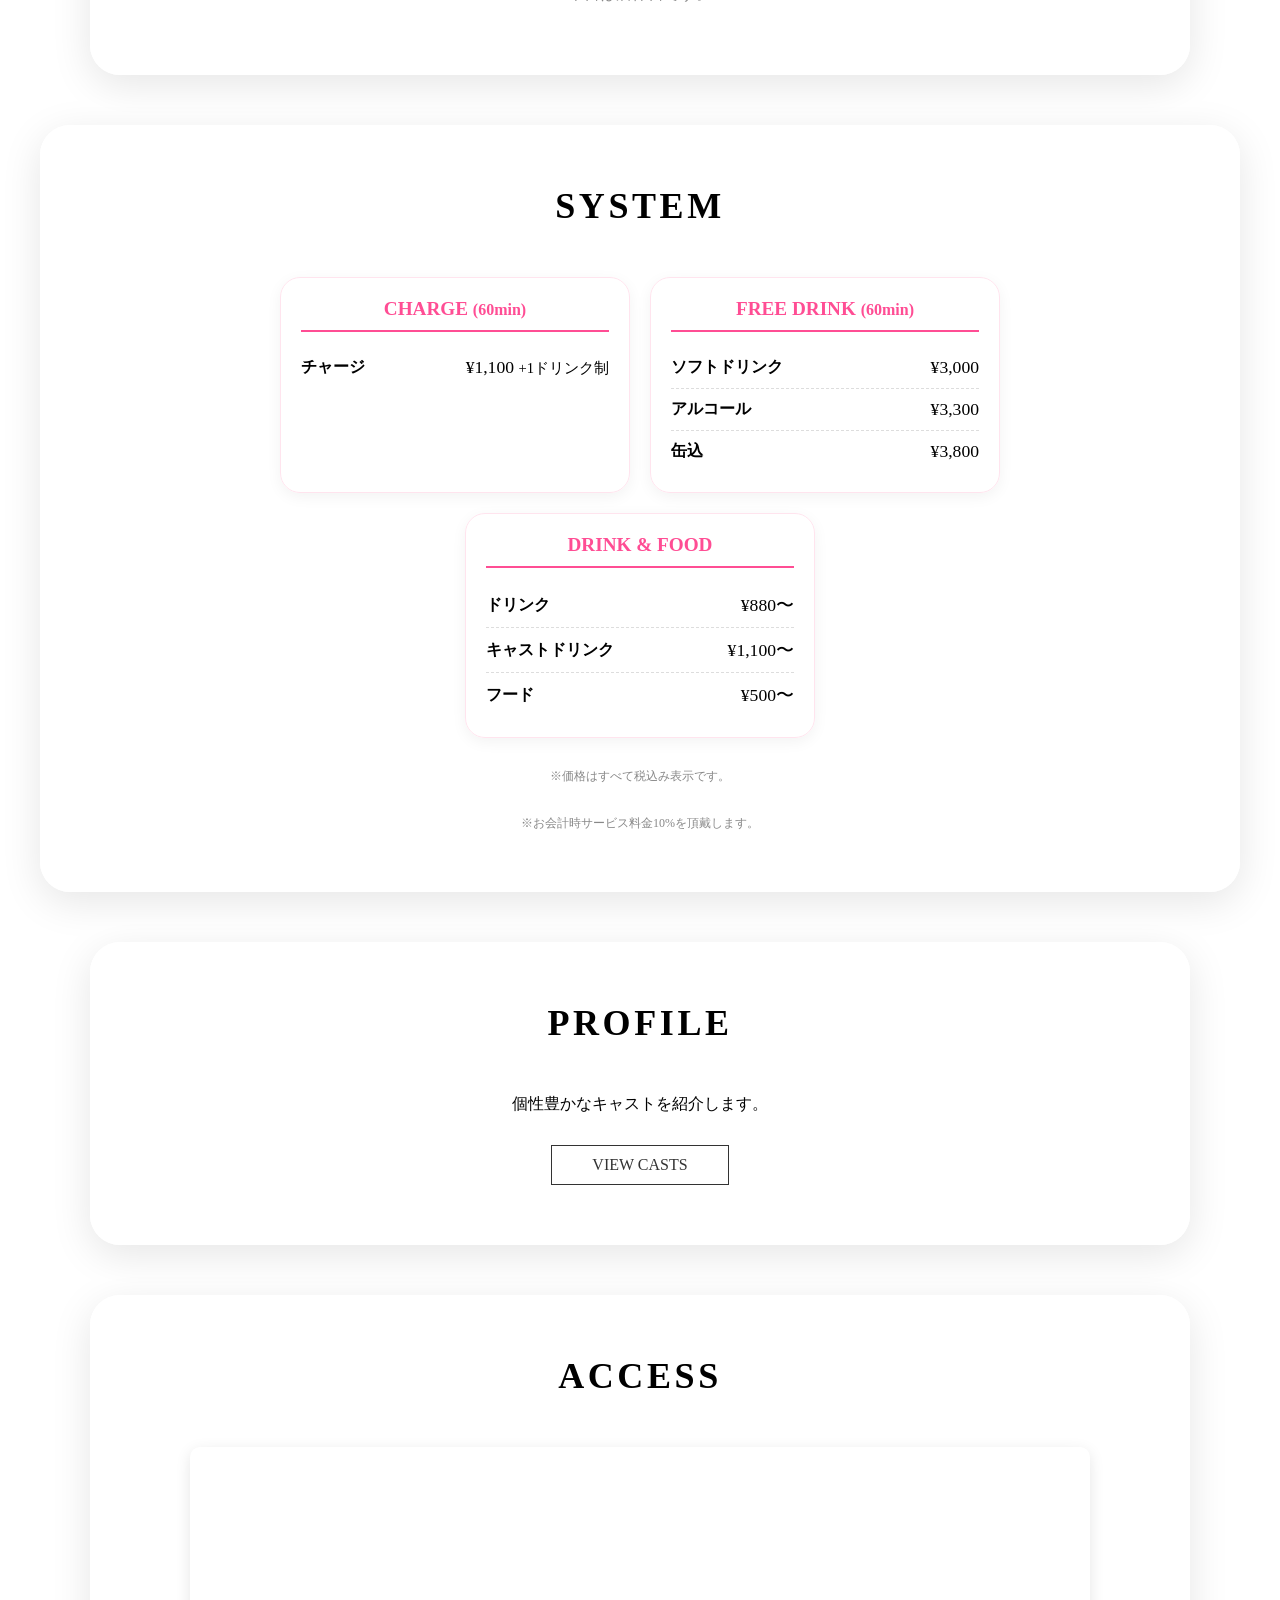
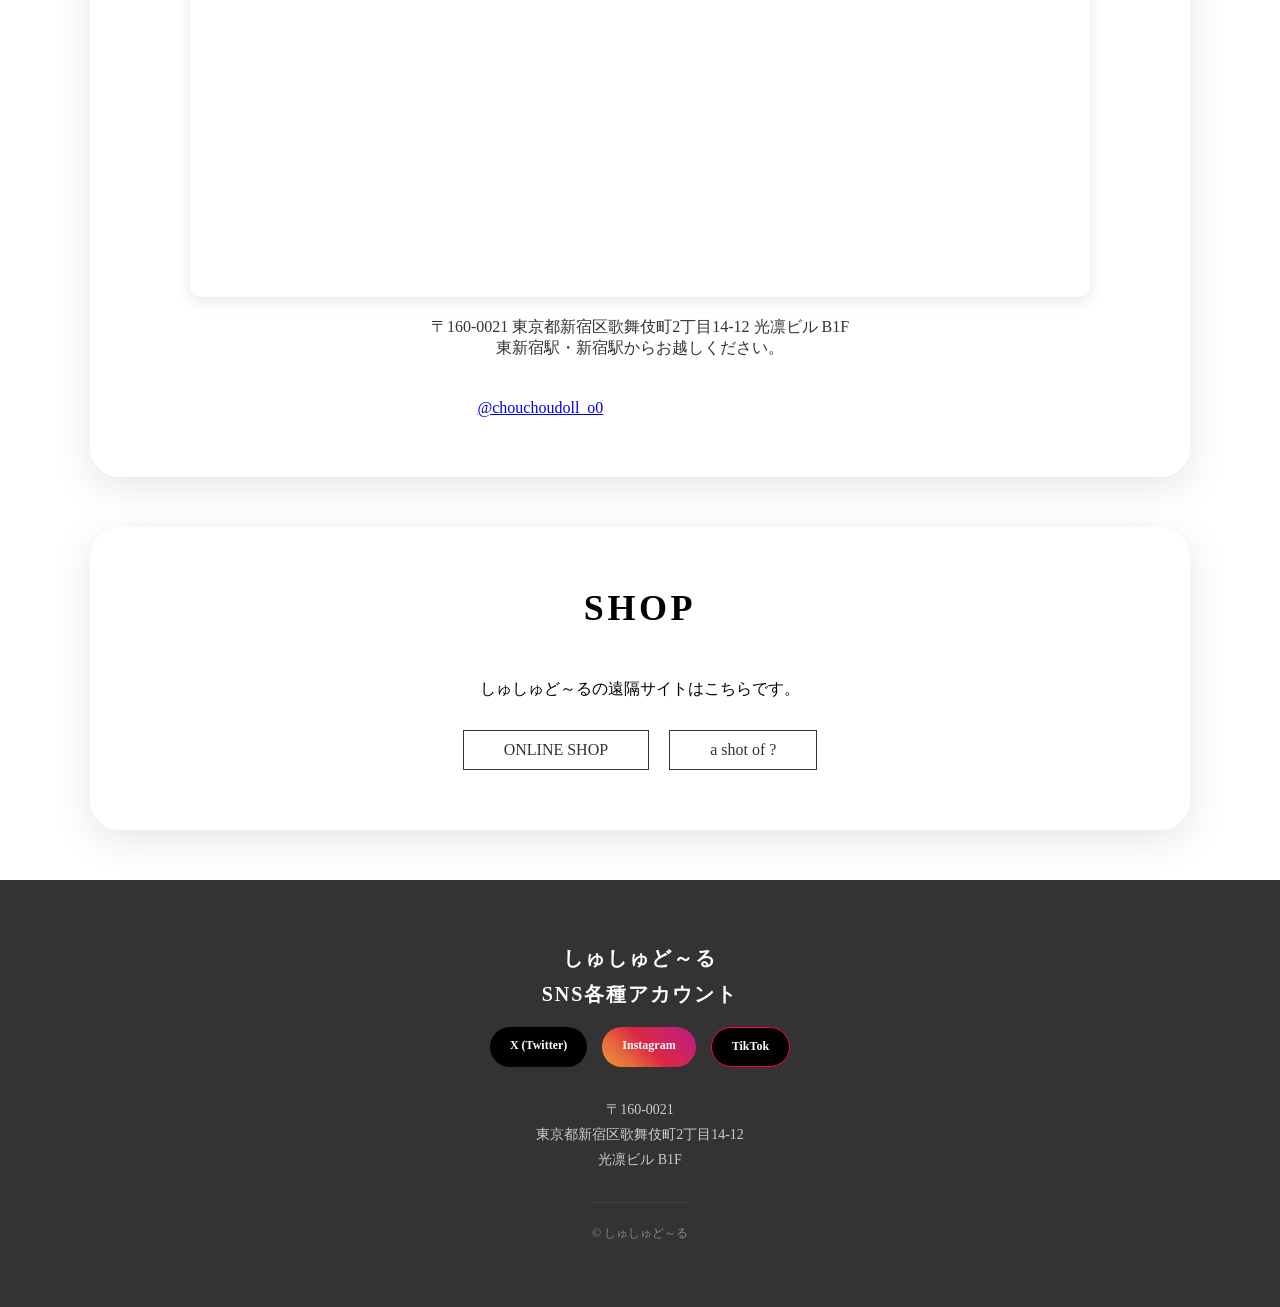
==== commit 0667100f: "Add files via upload" ====
--- a/index.html
+++ b/index.html
@@ -32,6 +32,7 @@
             align-items: center;
             justify-content: center;
             transition: transform 0.2s ease, box-shadow 0.2s ease;
+            cursor: pointer; /* タップ可能アイコンにする */
         }
 
         /* ホバー時のカード浮き上がり効果 */
@@ -97,6 +98,10 @@
         /* --- メインビジュアル内の予約CTAボタン --- */
         .main-reservation-cta {
             margin-top: 25px;
+            display: flex;
+            flex-direction: column;
+            align-items: center;
+            gap: 15px;
         }
 
         .cta-btn {
@@ -140,6 +145,73 @@
             transform: translateY(-3px);
             box-shadow: 0 6px 20px rgba(255, 141, 161, 0.5);
         }
+
+        /* --- モーダル (タップ時の写真拡大表示) --- */
+        .modal {
+            display: none;
+            position: fixed;
+            z-index: 2000;
+            left: 0;
+            top: 0;
+            width: 100%;
+            height: 100%;
+            background-color: rgba(0, 0, 0, 0.75);
+            backdrop-filter: blur(4px);
+            justify-content: center;
+            align-items: center;
+            padding: 20px;
+            box-sizing: border-box;
+        }
+
+        .modal-content-wrapper {
+            background: #ffffff;
+            padding: 15px;
+            border-radius: 20px;
+            max-width: 450px;
+            width: 90%;
+            box-shadow: 0 10px 30px rgba(0, 0, 0, 0.3);
+            text-align: center;
+            position: relative;
+            animation: modalFadeIn 0.3s ease;
+        }
+
+        @keyframes modalFadeIn {
+            from { opacity: 0; transform: scale(0.9); }
+            to { opacity: 1; transform: scale(1); }
+        }
+
+        .modal-content {
+            width: 100%;
+            max-height: 65vh;
+            object-fit: contain;
+            border-radius: 12px;
+        }
+
+        .modal-caption {
+            margin-top: 12px;
+        }
+
+        .modal-title {
+            font-size: 1.1rem;
+            color: #4a3b52;
+            margin-top: 4px;
+            font-weight: bold;
+        }
+
+        .modal-close {
+            position: absolute;
+            top: 10px;
+            right: 20px;
+            color: #888;
+            font-size: 30px;
+            font-weight: bold;
+            cursor: pointer;
+            z-index: 2001;
+        }
+
+        .modal-close:hover {
+            color: #ff9ebb;
+        }
     </style>
 </head>
 <body>
@@ -179,6 +251,7 @@
             <!-- ご予約ボタン（メイン） -->
             <div class="main-reservation-cta">
                 <a href="reservation.html" class="cta-btn">ご予約はこちらから ➔</a>
+                <a href="reservationbirth.html" class="cta-btn">イベントの予約はこちらから ➔</a>
             </div>
         </div>
     </section>
@@ -311,6 +384,17 @@
         </div>
     </section>
 
+    <!-- 写真拡大表示用モーダル -->
+    <div id="image-modal" class="modal" onclick="closeModal()">
+        <div class="modal-content-wrapper" onclick="event.stopPropagation()">
+            <span class="modal-close" onclick="closeModal()">&times;</span>
+            <img class="modal-content" id="modal-img" src="" alt="キャスト画像">
+            <div class="modal-caption">
+                <h3 id="modal-title" class="modal-title"></h3>
+            </div>
+        </div>
+    </div>
+
     <footer class="footer">
         <div class="footer-content">
             <p class="group-name">
@@ -334,6 +418,7 @@
     </footer>
 
     <!-- スクリプト部 -->
+    <script src="casts.js"></script>
     <script>
         // ハンバーガーメニュー
         const hamburger = document.getElementById('hamburger');
@@ -371,49 +456,6 @@
         });
 
         // --- カード出勤スケジュール制御 ---
-        const castMembers = [
-            {
-                name: "ゆいにゃ",
-                image: "ゆいにゃさん.jpg",
-                workDays: ["2026-08-01", "2026-08-02","2026-08-03","2026-08-05","2026-08-07","2026-08-08","2026-08-09","2026-08-10","2026-08-11","2026-08-12","2026-08-14","2026-08-15"]
-            },
-            {
-                name: "ふちゃん",
-                image: "ふちゃんさん.jpg",
-                workDays: ["2026-08-01", "2026-08-03", "2026-08-07","2026-08-09","2026-08-11","2026-08-12","2026-08-14","2026-08-15"]
-            },
-            {
-                name: "ひめ",
-                image: "ひめさん.jpg",
-                workDays: ["2026-08-02", "2026-08-03","2026-08-05","2026-08-08","2026-08-10","2026-08-12"]
-            },
-            {
-                name: "しゅか",
-                image: "しゅかさん.jpg",
-                workDays: ["2026-08-07"]
-            },
-            {
-                name: "ゆりる",
-                image: "ゆりるさん.jpg",
-                workDays: ["2026-08-01", "2026-08-02", "2026-08-05","2026-08-08","2026-08-09","2026-08-11","2026-08-14"]
-            },
-            {
-                name: "みさき",
-                image: "みさきさん.jpg",
-                workDays: ["2026-08-10", "2026-08-11"]
-            },
-            {
-                name: "楓",
-                image: "楓さん.jpg",
-                workDays: ["2026-08-02", "2026-08-05", "2026-08-08","2026-08-09","2026-08-12","2026-08-14","2026-08-15"]
-            },
-            {
-                name: "れい",
-                image: "れいさん.jpg",
-                workDays: ["2026-08-01", "2026-08-03","2026-08-07","2026-08-10","2026-08-15"]
-            }
-        ];
-
         function getFormattedDate(date) {
             const y = date.getFullYear();
             const m = String(date.getMonth() + 1).padStart(2, '0');
@@ -440,6 +482,9 @@
                 const card = document.createElement('div');
                 card.className = 'trump-card';
                 
+                // カードタップ時にモーダルで拡大表示
+                card.onclick = () => openModal(cast.image, cast.name);
+
                 card.innerHTML = `
                     <div class="trump-card-inner">
                         <img src="${cast.image}" alt="${cast.name}" class="cast-photo">
@@ -449,6 +494,30 @@
                 container.appendChild(card);
             });
         }
+
+        // --- 写真拡大表示用モーダル制御 ---
+        function openModal(imageSrc, name) {
+            const modal = document.getElementById('image-modal');
+            const modalImg = document.getElementById('modal-img');
+            const modalTitle = document.getElementById('modal-title');
+
+            modalImg.src = imageSrc;
+            modalTitle.textContent = name;
+
+            modal.style.display = 'flex';
+        }
+
+        function closeModal() {
+            const modal = document.getElementById('image-modal');
+            modal.style.display = 'none';
+        }
+
+        // キーボードのEscキーでもモーダルを閉じる
+        document.addEventListener('keydown', (e) => {
+            if (e.key === 'Escape') {
+                closeModal();
+            }
+        });
 
         // 初期化とボタンイベント
         document.addEventListener('DOMContentLoaded', () => {
--- a/style.css
+++ b/style.css
@@ -104,13 +104,12 @@
 }
 
 .main-logo-img {
-    width: 90%;          /* スマホで横幅いっぱいに。適宜調整してください */
+    width: 90%;          /* スマホで横幅いっぱいに */
     max-width: 600px;    /* PCで大きくなりすぎないように制限 */
     height: auto;
     margin-bottom: 10px;
     filter: drop-shadow(0 0 10px rgba(255, 255, 255, 0.5));
     filter: drop-shadow(0 0 15px rgba(255, 255, 255, 4.5));
-
 }
 
 .visual-text p {
@@ -122,7 +121,7 @@
 
 /* 共通セクション設定 */
 .container {
-    padding: 100px 10%;
+    padding: 60px 5%;
     max-width: 1200px;
     margin: 0 auto;
 }
@@ -134,8 +133,6 @@
     letter-spacing: 0.1em;
     position: relative;
 }
-
-
 
 /* NEWSリスト全体 */
 .news-list {
@@ -162,10 +159,10 @@
     transition: opacity 0.2s ease;
 }
 
-/* ホバー・タップ時に少し透明にしてフィードバックを与える */
 .news-list li a.news-link:hover {
     opacity: 0.65;
 }
+
 /* ニュースの著者表示（右寄せ） */
 .news-author {
     text-align: right;   
@@ -204,6 +201,7 @@
     flex: 1 1 auto;          /* 余った横幅を自動で伸ばす */
     line-height: 1.5;
     color: #333;
+    margin-left: 10px;
 }
 
 .view-more {
@@ -226,26 +224,21 @@
 }
 
 /* 背景色 */
-#news, #profile-summary,#recruit,#calender,#access,#shop,#schedule {
+#news, #profile-summary, #recruit, #calender, #access, #shop, #schedule {
     background-color: rgba(255, 255, 255, 0.9); /* 90%不透明の白 */
     margin: 50px auto;       /* 上下に余白を作り、中央寄せ */
     padding: 60px 5%;        /* 内側の余白を調整 */
-    border-radius: 30px;     /* 角を丸*/
+    border-radius: 30px;     /* 角を丸 */
     box-shadow: 0 10px 40px rgba(0, 0, 0, 0.1); /* 影 */
     max-width: 1100px;       /* 横幅制限 */
     position: relative;
     z-index: 1;
 }
 
-/* セクション間の隙間から背景*/
-.container {
-    /* 既存の .container の padding を少し控えめにする */
-    padding: 60px 5%;
-}
 /* プロフィールグリッド */
 .profile-grid {
     display: grid;
-    grid-template-columns: repeat(auto-fit, minmax(280px, 1fr));
+    grid-template-columns: repeat(auto-fit, minmax(260px, 1fr));
     gap: 40px;
 }
 
@@ -253,13 +246,16 @@
     text-align: center;
 }
 
+/* プロフィール画像コンテナ（レスポンシブ・アスペクト比固定） */
 .profile-image {
-    width: 100%;
-    aspect-ratio: 1 / 1;      /* 枠維持 */
-    border-radius: 10px;      /* 角丸 */
+    position: relative;
+    width: 100%;
+    aspect-ratio: 1 / 1;          /* 正方形に固定 */
+    border-radius: 12px;          /* 角丸 */
     margin-bottom: 20px;
-    background-size: cover;    /* 枠いっぱいに表示 */
-    background-position: center top;  /* 画像の上部を基準に配置*/
+    background-size: cover;        /* 枠いっぱいに表示 */
+    background-position: center 15%;  /* 画像の上部を基準に配置 */
+    overflow: hidden;             /* 角丸からはみ出る要素をカット */
 }
 
 .profile-item h3 {
@@ -337,7 +333,7 @@
     margin-bottom: 30px;
     display: flex;
     justify-content: center;
-    gap: 15px; /* ボタン同士の隙間 */
+    gap: 15px;
 }
 
 .sns-btn {
@@ -347,7 +343,7 @@
     font-weight: bold;
     text-decoration: none;
     color: #fff;
-    border-radius: 20px; /* 丸いボタン */
+    border-radius: 20px;
     transition: transform 0.3s, opacity 0.3s;
 }
 
@@ -357,48 +353,33 @@
 }
 
 /* 各SNSのブランドカラー */
-.x-link { background-color: #000; } /* X*/
-.insta-link { background: linear-gradient(45deg, #f09433, #e6683c, #dc2743, #cc2366, #bc1888); } /* インスタ*/
-.tiktok-link { background-color: #010101; border: 1px solid #ff0050; } /* TikTok*/
+.x-link { background-color: #000; }
+.insta-link { background: linear-gradient(45deg, #f09433, #e6683c, #dc2743, #cc2366, #bc1888); }
+.tiktok-link { background-color: #010101; border: 1px solid #ff0050; }
 
 /* メンバープロフィール内のSNSボタン */
 .member-sns {
     margin-top: 15px;
     display: flex;
     justify-content: center;
+    gap: 8px;
+    flex-wrap: wrap;
 }
 
 .member-sns .sns-btn {
-    padding: 5px 15px;
-    font-size: 12px;
+    padding: 5px 12px;
+    font-size: 11px;
     border-radius: 15px;
+    min-width: 60px;
+    text-align: center;
     text-decoration: none;
     color: #fff;
-    background-color: #000; /* Xのカラー */
     transition: 0.3s;
 }
 
 .member-sns .sns-btn:hover {
     opacity: 0.7;
     transform: scale(1.05);
-}
-
-/* メンバープロフィール内のSNSエリアを調整 */
-.member-sns {
-    margin-top: 15px;
-    display: flex;
-    justify-content: center;
-    gap: 8px; /* ボタン同士の隙間 */
-    flex-wrap: wrap; /* スマホで入り切らない場合に折り返す */
-}
-
-/* メンバー用SNSボタンの微調整 */
-.member-sns .sns-btn {
-    padding: 5px 12px; /* 少しスリムに */
-    font-size: 11px;    /* 文字を少し小さくして収まりを良くする */
-    border-radius: 15px;
-    min-width: 60px;   /* ボタンの最低幅を揃える */
-    text-align: center;
 }
 
 /* 求人ページ用のスタイル */
@@ -444,7 +425,7 @@
 /* カレンダーをレスポンシブ対応にする */
 .calendar-wrapper {
     position: relative;
-    padding-bottom: 75%; /* 4:3のアスペクト比 */
+    padding-bottom: 75%;
     height: 0;
     overflow: hidden;
 }
@@ -467,22 +448,26 @@
 }
 
 .system-wrapper {
-    display: grid;
-    grid-template-columns: repeat(auto-fit, minmax(300px, 1fr));
-    gap: 30px;
+    display: flex;
+    flex-wrap: wrap;
+    gap: 20px;
+    justify-content: center;
 }
 
 .system-box {
-    background: #fff;
-    padding: 25px;
+    background: rgba(255, 255, 255, 0.8);
     border-radius: 20px;
     border: 1px solid #ffe4ee;
+    padding: 20px;
+    width: 100%;
+    max-width: 350px;
+    box-shadow: 0 4px 15px rgba(0,0,0,0.05);
 }
 
 .system-box h3 {
     color: #ff4d94;
-    font-size: 20px;
-    margin-bottom: 20px;
+    font-size: 1.2rem;
+    margin-bottom: 15px;
     text-align: center;
     border-bottom: 2px solid #ff4d94;
     display: inline-block;
@@ -511,26 +496,84 @@
 .system-table td {
     text-align: right;
     color: #333;
-    font-family: 'Georgia', serif; /* 数字を綺麗に見せる */
-}
-
-/* スマホ用調整 */
-@media (max-width: 480px) {
-    .system-wrapper {
-        grid-template-columns: 1fr;
-    }
-}
-
-/* スマホ用の調整 */
-@media (max-width: 768px) {
-    .recruit-table th, .recruit-table td {
-        display: block;
-        width: 100%;
-    }
-    .recruit-table th {
-        background-color: transparent;
-        padding-bottom: 5px;
-    }
+    font-family: 'Georgia', serif;
+}
+
+.system-list {
+    list-style: none;
+    padding: 0;
+}
+
+.system-list li {
+    display: flex;
+    justify-content: space-between;
+    align-items: center;
+    padding: 10px 0;
+    border-bottom: 1px dashed #ddd;
+}
+
+.system-list li:last-child {
+    border-bottom: none;
+}
+
+.label {
+    font-weight: bold;
+}
+
+.price {
+    font-family: 'Georgia', serif;
+    font-size: 1.1rem;
+}
+
+.system-note {
+    text-align: center;
+    font-size: 12px;
+    color: #888;
+    margin-top: 30px;
+}
+
+/* ACCESSマップ */
+.access-wrapper {
+    background: rgba(255, 255, 255, 0.8);
+    border-radius: 15px;
+    padding: 20px;
+    max-width: 900px;
+    margin: 0 auto;
+    box-shadow: 0 4px 15px rgba(0,0,0,0.05);
+}
+
+.map-wrapper {
+    position: relative;
+    width: 100%;
+    max-width: 900px;
+    margin: 0 auto;
+    border-radius: 10px;
+    overflow: hidden;
+    line-height: 0;
+    box-shadow: 0 4px 15px rgba(0,0,0,0.1);
+}
+
+.map-wrapper iframe {
+    display: block;
+    width: 100%;
+}
+
+.access-info {
+    text-align: center;
+    margin-top: 20px;
+    color: #333;
+}
+
+.address-text {
+    font-weight: bold;
+    font-size: 1.1rem;
+    line-height: 1.6;
+    margin-bottom: 10px;
+}
+
+.route-text {
+    font-size: 0.9rem;
+    color: #666;
 }
 
 /* --- ゆいにゃさん専用特別スタイル --- */
@@ -548,41 +591,58 @@
     z-index: 2;
 }
 
-/* 2. 画像の左上に「LEADER」ラベルを配置 */
+/* 2. 画像の左上に「PRODUCER」ラベルを配置（画像内に綺麗に収める） */
 .special-label {
     position: absolute;
-    top: -10px;
-    left: -10px;
+    top: 10px;
+    left: 10px;
     background: #ff4d94;
     color: #fff;
-    padding: 5px 15px;
-    font-size: 12px;
-    font-weight: bold;
-    border-radius: 50px;
-    box-shadow: 2px 2px 10px rgba(0,0,0,0.2);
+    padding: 5px 12px;
+    font-size: 11px;
+    font-weight: bold;
+    border-radius: 20px;
+    box-shadow: 0 3px 8px rgba(0, 0, 0, 0.15);
     z-index: 10;
+    display: inline-flex;
+    align-items: center;
+    letter-spacing: 0.5px;
 }
 
 /* 3. 名前の色を特別にする */
 .special-member h3 {
     color: #ff4d94;
-    font-size: 26px; /* 少し大きく */
+    font-size: 26px;
     text-shadow: 1px 1px 0px rgba(0,0,0,0.1);
 }
 
-/* スマホでは大きさを微調整 */
-@media (max-width: 768px) {
-    .profile-item.special-member {
-        transform: scale(1.02);
-        margin-bottom: 30px;
-    }
-}
-
-
+/* ==========================================
+出勤キャスト用 リボンバッジ（PC・スマホ共通）
+========================================= */
+.work-ribbon {
+    position: absolute;
+    top: 10px;
+    right: 10px;
+    background: linear-gradient(135deg, #ff758c 0%, #ff7eb3 100%);
+    color: #ffffff;
+    font-size: 11px;
+    font-weight: bold;
+    padding: 5px 12px;
+    border-radius: 20px;
+    box-shadow: 0 3px 8px rgba(255, 117, 140, 0.4);
+    z-index: 10;
+    display: inline-flex;
+    align-items: center;
+    letter-spacing: 1px;
+}
+
+.work-ribbon::before {
+    content: "🎀 ";
+    margin-right: 3px;
+    font-size: 12px;
+}
 
 /* --- ハンバーガーメニューのスタイル --- */
-
-/* PCではボタンを隠す */
 .hamburger {
     display: none;
     flex-direction: column;
@@ -590,7 +650,7 @@
     width: 30px;
     height: 20px;
     cursor: pointer;
-    z-index: 1100; /* ヘッダーより上に */
+    z-index: 1100;
 }
 
 .hamburger span {
@@ -600,30 +660,30 @@
     transition: all 0.3s;
 }
 
-/* スマホ表示（768px以下） */
+/* ==========================================
+  スマホ画面（768px以下）用の調整
+   ========================================== */
 @media (max-width: 768px) {
-    /* ヘッダーのレイアウト崩れを防ぐ */
     .header {
-        flex-direction: row; /* 縦並びにならないように横並びを維持 */
+        flex-direction: row;
         justify-content: space-between;
         padding: 10px 5%;
     }
 
-    /* メニューを隠す設定 */
     .nav {
         position: fixed;
         top: 0;
-        right: -100%; /* 画面の外へ */
-        width: 100%;  /* スマホなら全画面でもOK */
+        right: -100%;
+        width: 100%;
         height: 100vh;
         background: rgba(255, 255, 255, 0.98);
         transition: 0.5s;
         z-index: 1050;
-        display: block; /* 消えてしまわないように */
+        display: block;
     }
 
     .nav.active {
-        right: 0; /* 表示 */
+        right: 0;
     }
 
     .nav ul {
@@ -635,148 +695,26 @@
     }
 
     .nav ul li {
-        margin: 20px 0; /* メニューの間隔を広げる */
-        margin-left: 0; /* PC用のマージンをリセット */
+        margin: 20px 0;
+        margin-left: 0;
     }
 
     .nav ul li a {
-        font-size: 20px; /* 文字を大きく */
-    }
-
-    /* ボタンを表示させる */
+        font-size: 20px;
+    }
+
     .hamburger {
         display: flex;
     }
-}
-
-/* SYSTEMセクションのスタイル調整 */
-.system-wrapper {
-    display: flex;
-    flex-wrap: wrap;
-    gap: 20px;
-    justify-content: center;
-}
-
-.system-box {
-    background: rgba(255, 255, 255, 0.8); /* 背景を少し透過させておしゃれに */
-    border-radius: 10px;
-    padding: 20px;
-    width: 100%;
-    max-width: 350px;
-    box-shadow: 0 4px 15px rgba(0,0,0,0.05);
-}
-
-.system-box h3 {
-    border-bottom: 2px solid #ffb6c1; /* ロゴに合わせた色に変更してください */
-    margin-bottom: 15px;
-    padding-bottom: 5px;
-    font-size: 1.2rem;
-    color: #333;
-}
-
-.system-list {
-    list-style: none;
-    padding: 0;
-}
-
-.system-list li {
-    display: flex;
-    justify-content: space-between;
-    align-items: center;
-    padding: 10px 0;
-    border-bottom: 1px dashed #ddd;
-}
-
-.system-list li:last-child {
-    border-bottom: none;
-}
-
-.label {
-    font-weight: bold;
-}
-
-.price {
-    font-family: 'Georgia', serif;
-    font-size: 1.1rem;
-}
-
-.system-note {
-    text-align: center;
-    font-size: 12px;
-    color: #888;
-    margin-top: 30px;
-}
-
-.news-text {
-    color: #333;       /* 文字の色を濃くして読みやすくする */
-    margin-left: 10px; /* カテゴリとの間隔を空ける */
-}
-
-.map-wrapper {
-    position: relative;
-    width: 100%;
-    max-width: 900px; /* 地図の最大幅 */
-    margin: 0 auto;   /* 中央寄せ */
-    border-radius: 15px;
-    overflow: hidden; /* 角丸を適用 */
-    box-shadow: 0 4px 15px rgba(0,0,0,0.1);
-}
-
-.map-wrapper iframe {
-    display: block;
-    width: 100%; /* 横幅いっぱいに広げる */
-}
-
-/* ACCESS全体の白い枠 */
-.access-wrapper {
-    background: rgba(255, 255, 255, 0.8); /* 他のセクションと合わせた透過白 */
-    border-radius: 15px;
-    padding: 20px;
-    max-width: 900px;
-    margin: 0 auto;
-    box-shadow: 0 4px 15px rgba(0,0,0,0.05);
-}
-
-/* 地図の角を丸くする */
-.map-wrapper {
-    border-radius: 10px;
-    overflow: hidden;
-    line-height: 0; /* 下の余計な隙間を消す */
-}
-
-/* 住所テキストの装飾 */
-.access-info {
-    text-align: center;
-    margin-top: 20px;
-    color: #333;
-}
-
-.address-text {
-    font-weight: bold;
-    font-size: 1.1rem;
-    line-height: 1.6;
-    margin-bottom: 10px;
-}
-
-.route-text {
-    font-size: 0.9rem;
-    color: #666;
-}
-
-/* ==========================================
-　 スマホ画面（768px以下）用のカード・枠線調整
-   ========================================== */
-@media (max-width: 768px) {
-    /* 1. 各セクションの白い四角（カード枠）をスマホに最適化 */
+
     #news, #schedule, #system, #profile-summary, #access, #shop {
-        width: 92%;          /* スマホ画面の横幅92%に合わせる */
-        margin: 30px auto;   /* 中央寄せ＆上下の余白を適切にする */
-        padding: 40px 15px;  /* 内側の余白をスマホ用にすっきり調整 */
-    }
-
-    /* 2. SCHEDULEの出勤カード（キャストカード）の幅をスマホ用に調整 */
+        width: 92%;
+        margin: 30px auto;
+        padding: 40px 15px;
+    }
+
     .trump-card {
-        width: 130px;        /* スマホで横に並びやすく少し小さく調整 */
+        width: 130px;
         height: 190px;
     }
 
@@ -784,17 +722,36 @@
         width: 95px;
         height: 120px;
     }
-.news-list li a.news-link {
-        flex-wrap: wrap !important; /* スマホでは折り返しを許可 */
+
+    .news-list li a.news-link {
+        flex-wrap: wrap !important;
     }
 
     .news-author {
         display: block;
-        width: 100%;          /* 100%幅を使って強制改行 */
-        text-align: right;    /* 右寄せ */
-        font-size: 0.8rem;    /* スマホ用に少し小さめ */
+        width: 100%;
+        text-align: right;
+        font-size: 0.8rem;
         color: #666;
         margin-top: 6px;
     }
-    
+
+    .recruit-table th, .recruit-table td {
+        display: block;
+        width: 100%;
+    }
+
+    .recruit-table th {
+        background-color: transparent;
+        padding-bottom: 5px;
+    }
+
+    .profile-item.special-member {
+        transform: scale(1.02);
+        margin-bottom: 30px;
+    }
+
+    .system-wrapper {
+        grid-template-columns: 1fr;
+    }
 }
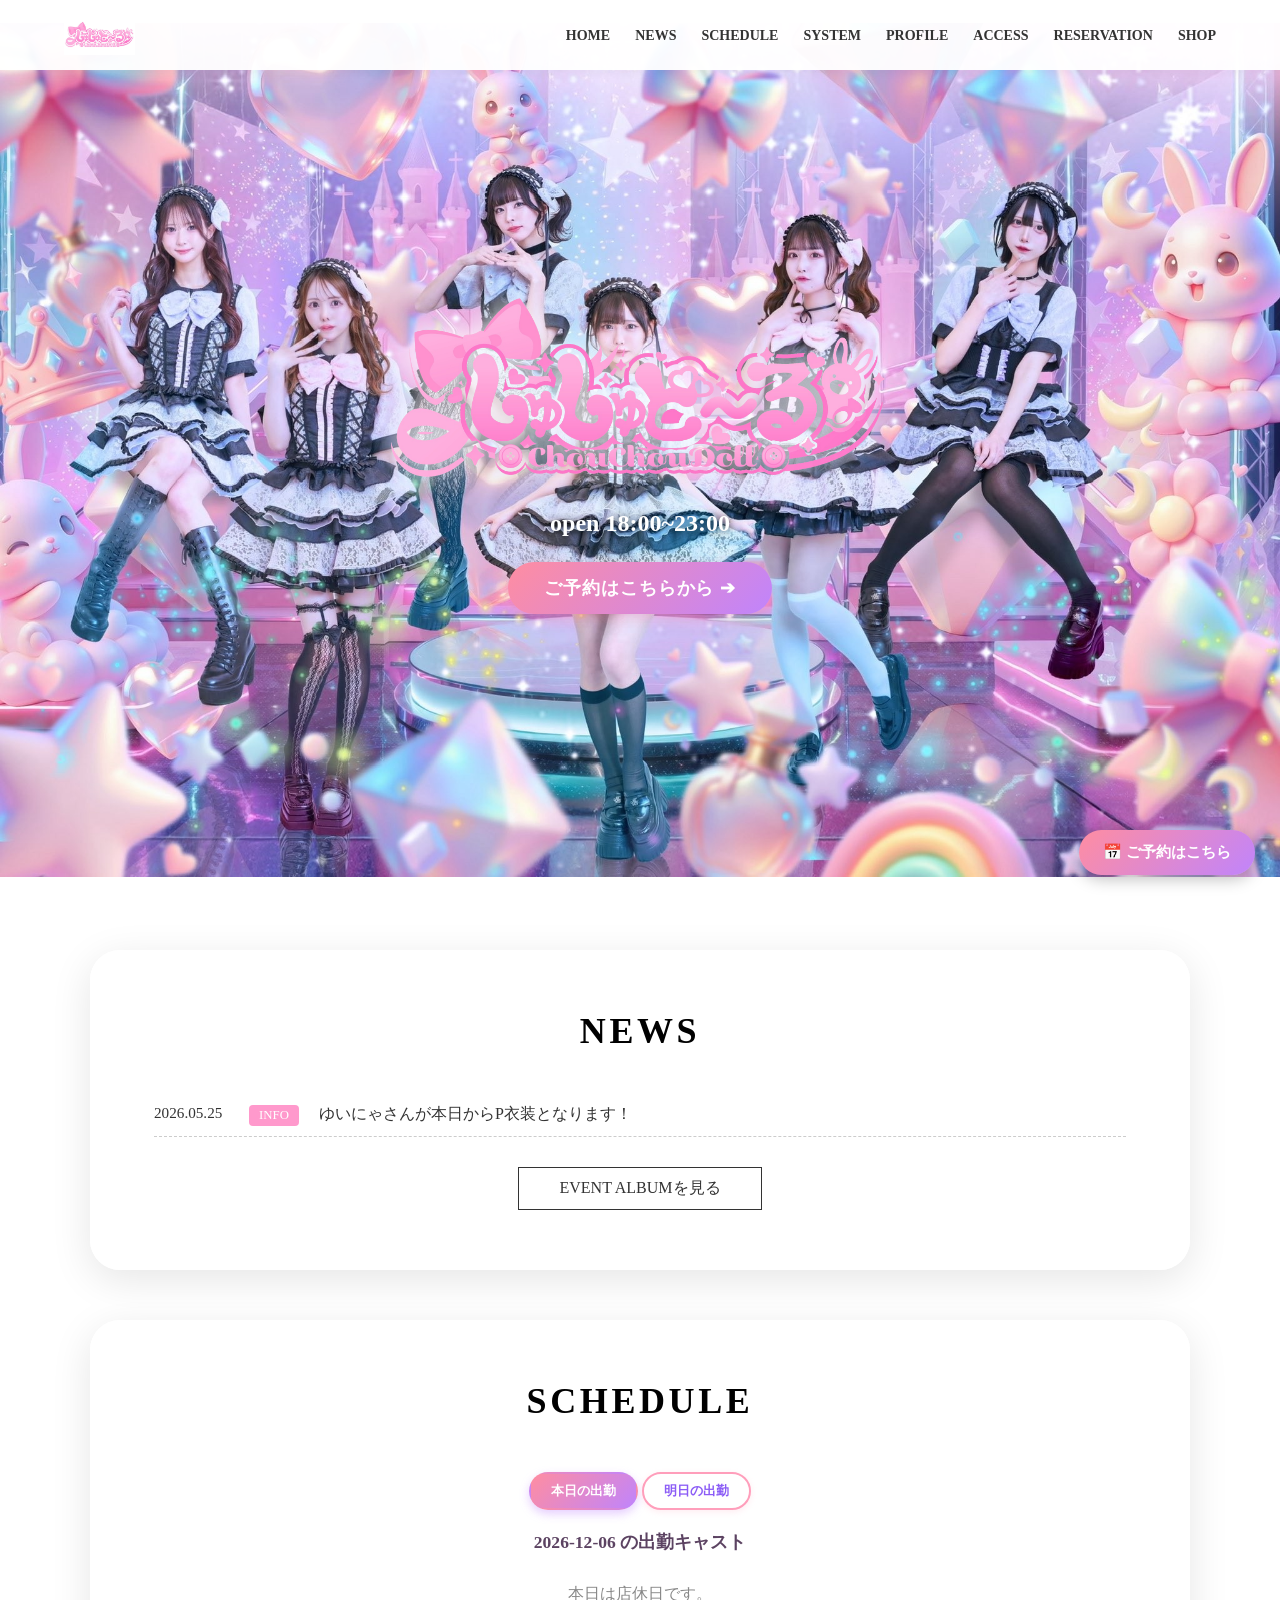
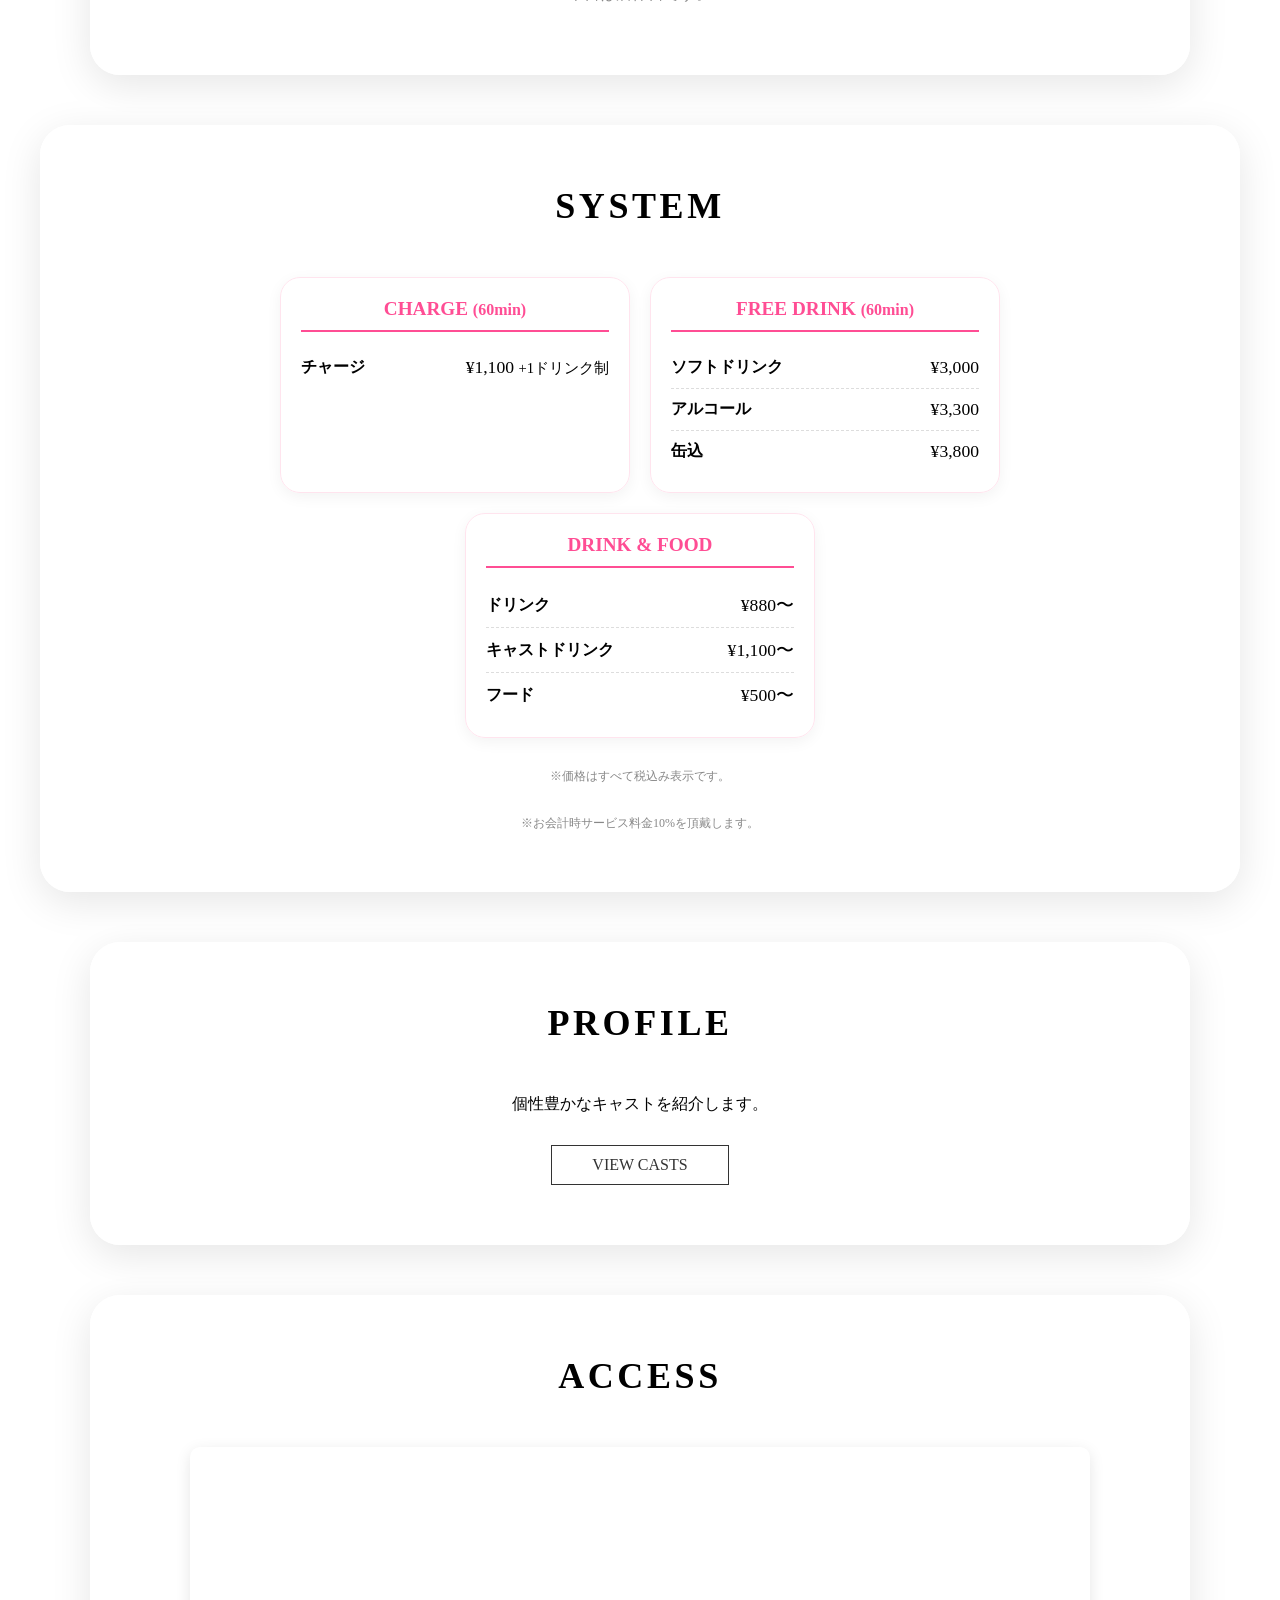
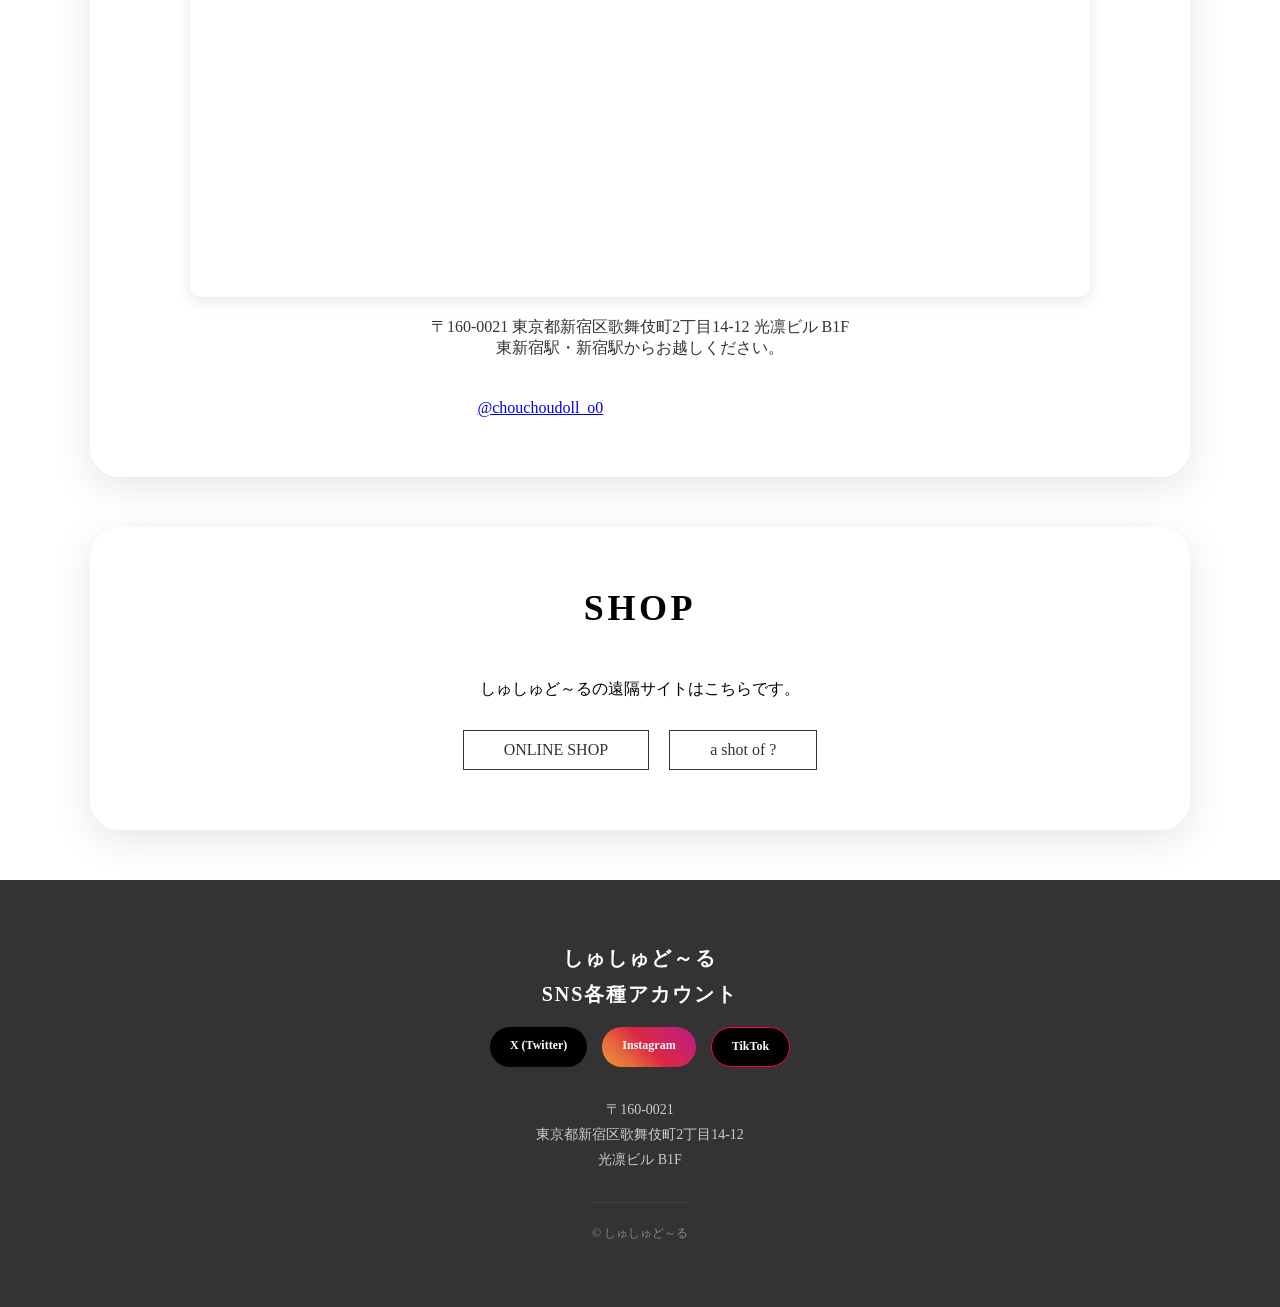
==== commit 9439dfe8: "Add files via upload" ====
--- a/index.html
+++ b/index.html
@@ -251,7 +251,7 @@
             <!-- ご予約ボタン（メイン） -->
             <div class="main-reservation-cta">
                 <a href="reservation.html" class="cta-btn">ご予約はこちらから ➔</a>
-                <a href="reservationbirth.html" class="cta-btn">イベントの予約はこちらから ➔</a>
+                <!-- <a href="reservationbirth.html" class="cta-btn">イベントの予約はこちらから ➔</a> -->
             </div>
         </div>
     </section>
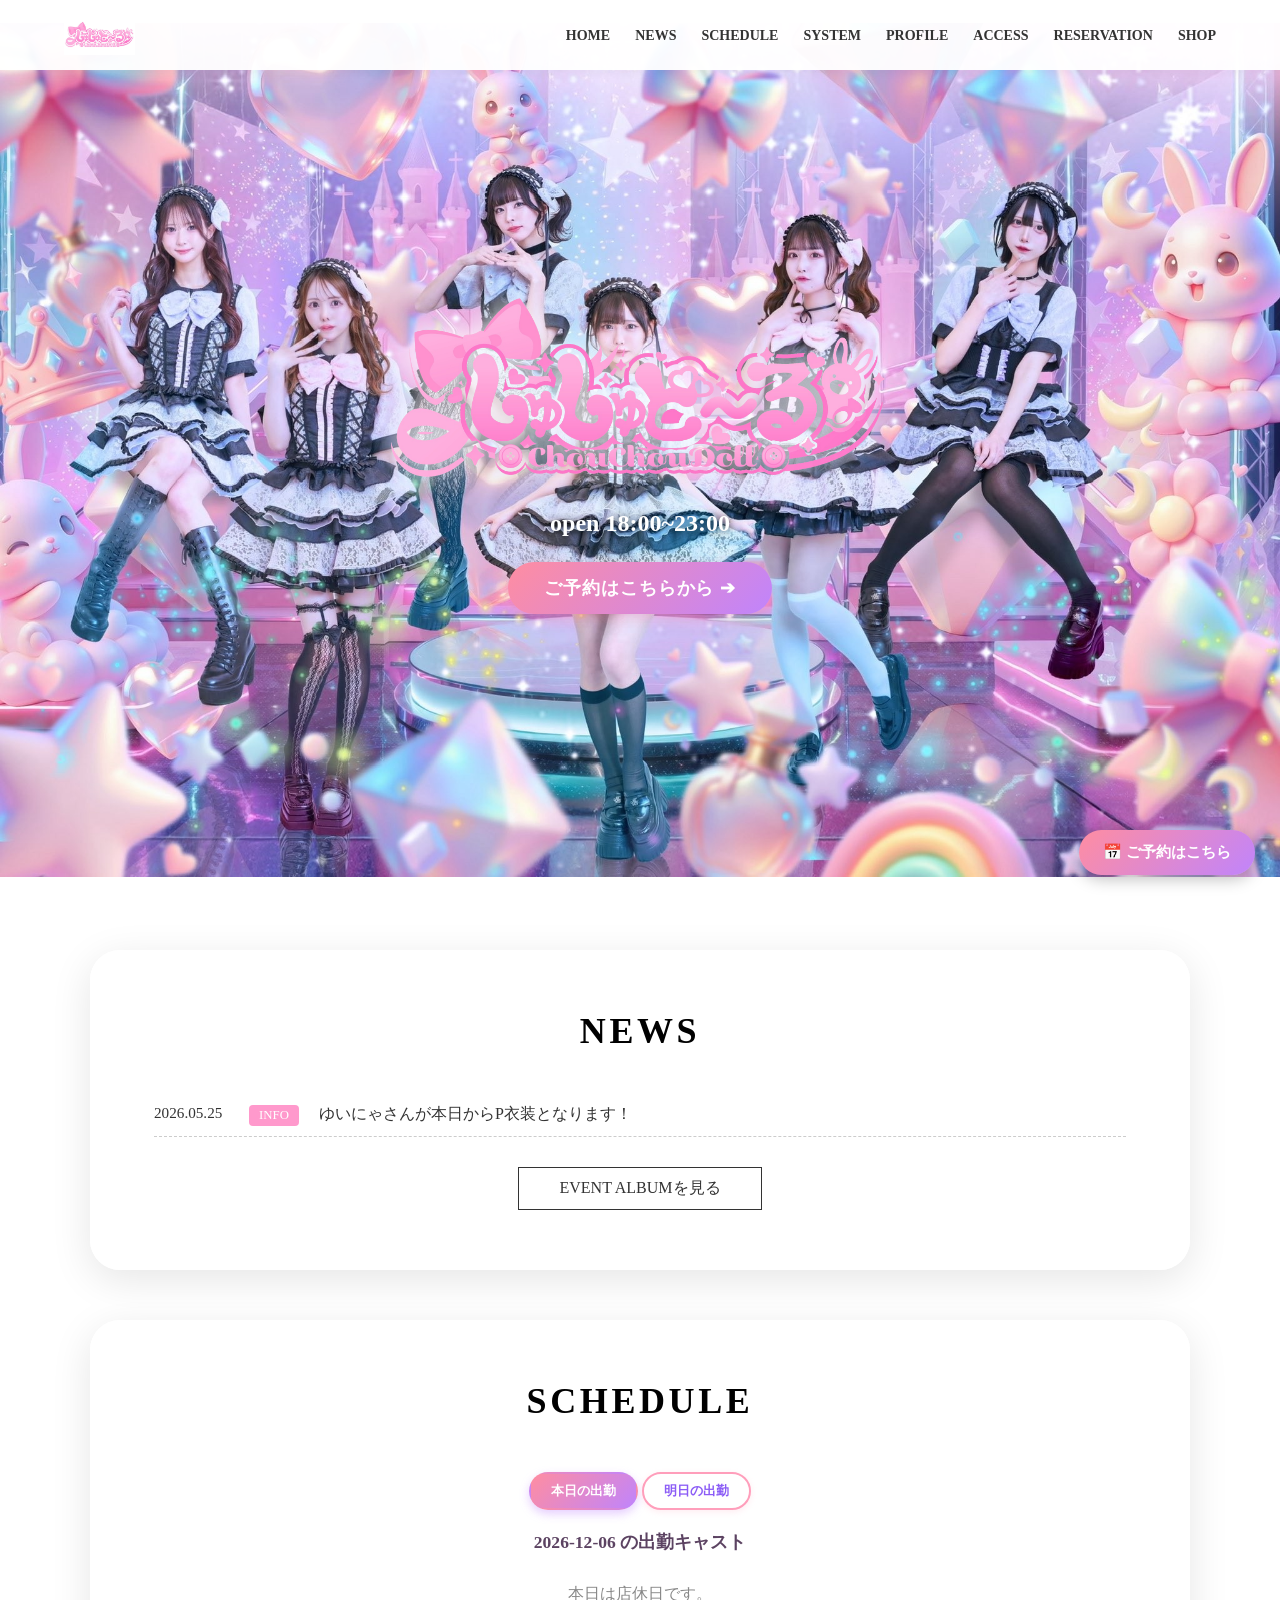
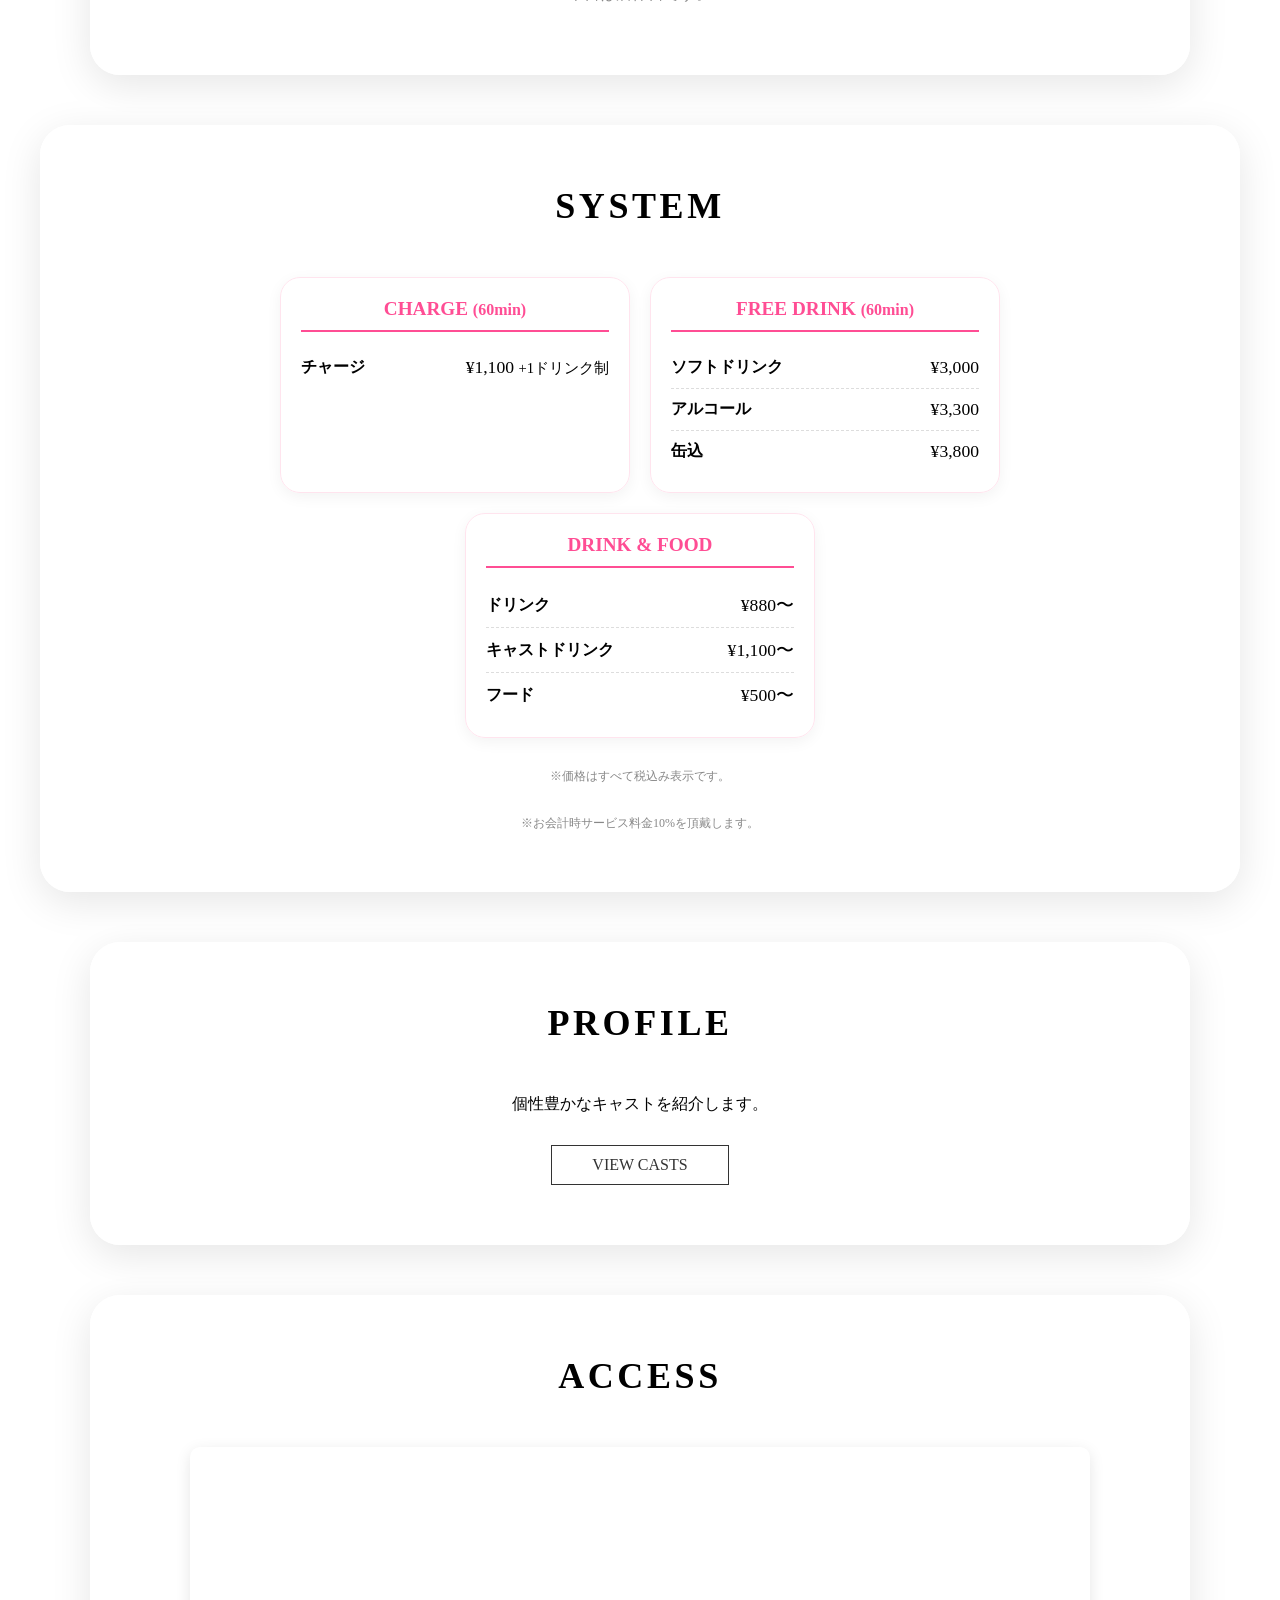
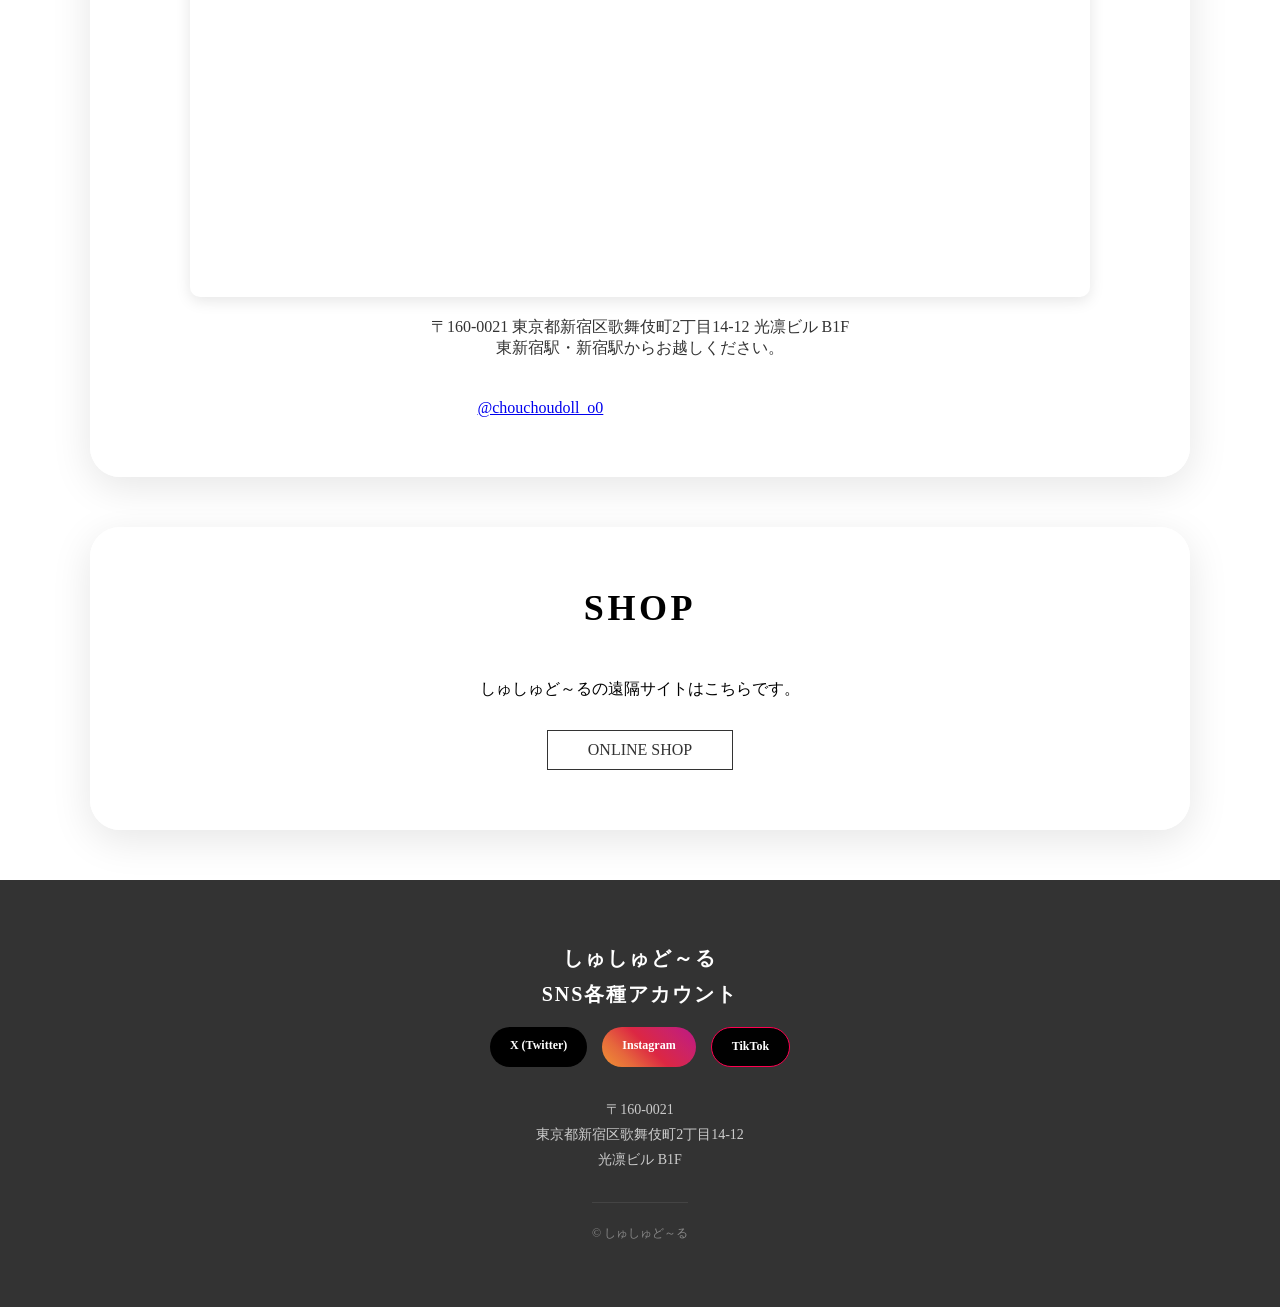
==== commit eb452a7a: "Add files via upload" ====
--- a/index.html
+++ b/index.html
@@ -380,7 +380,7 @@
         <p style="text-align: center; margin-bottom: 30px;">しゅしゅど～るの遠隔サイトはこちらです。</p>
         <div class="view-more" style="display: flex; justify-content: center; gap: 20px; flex-wrap: wrap;">
             <a href="https://chouchoudoll.kawaiishop.jp/" target="_blank">ONLINE SHOP</a>
-            <a href="https://chouchoudoll.kawaiishop.jp/items/139108277" target="_blank">a shot of ?</a>
+            <!-- <a href="https://chouchoudoll.kawaiishop.jp/items/139108277" target="_blank">a shot of ?</a> -->
         </div>
     </section>
 
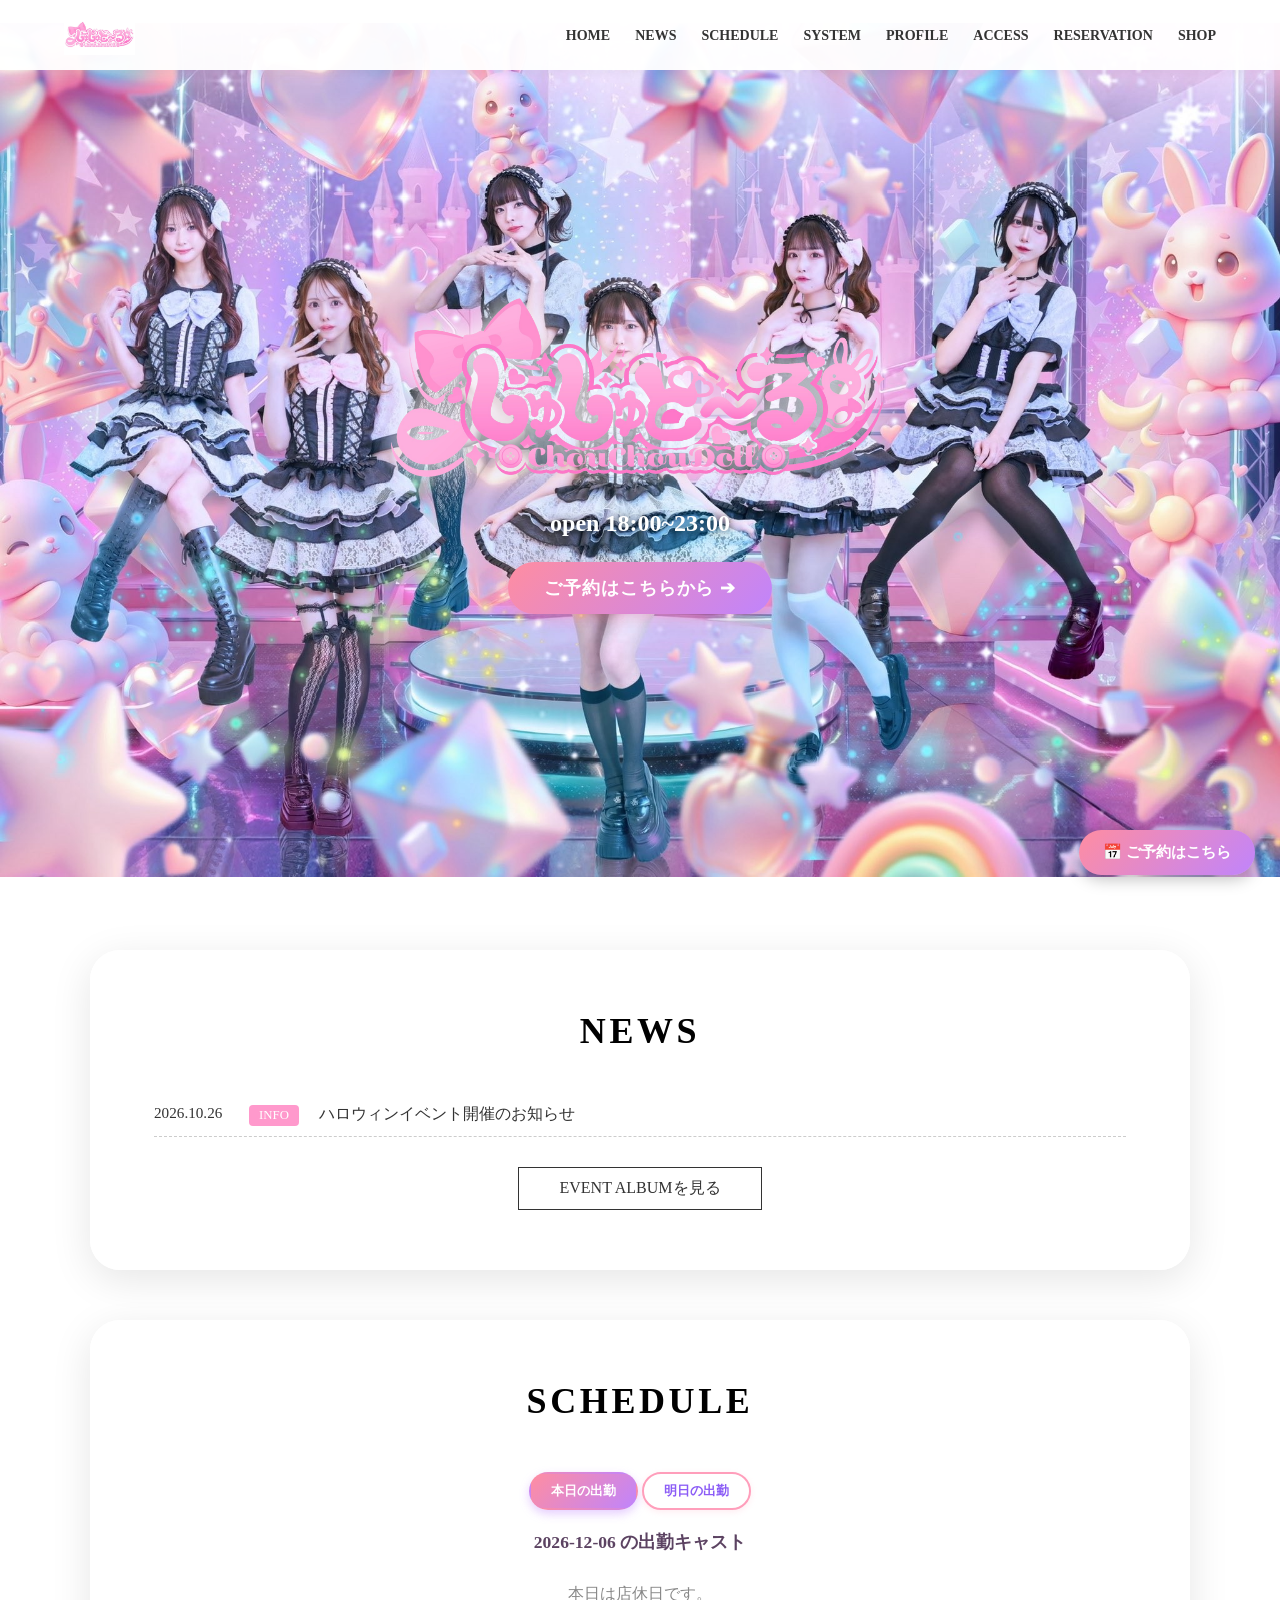
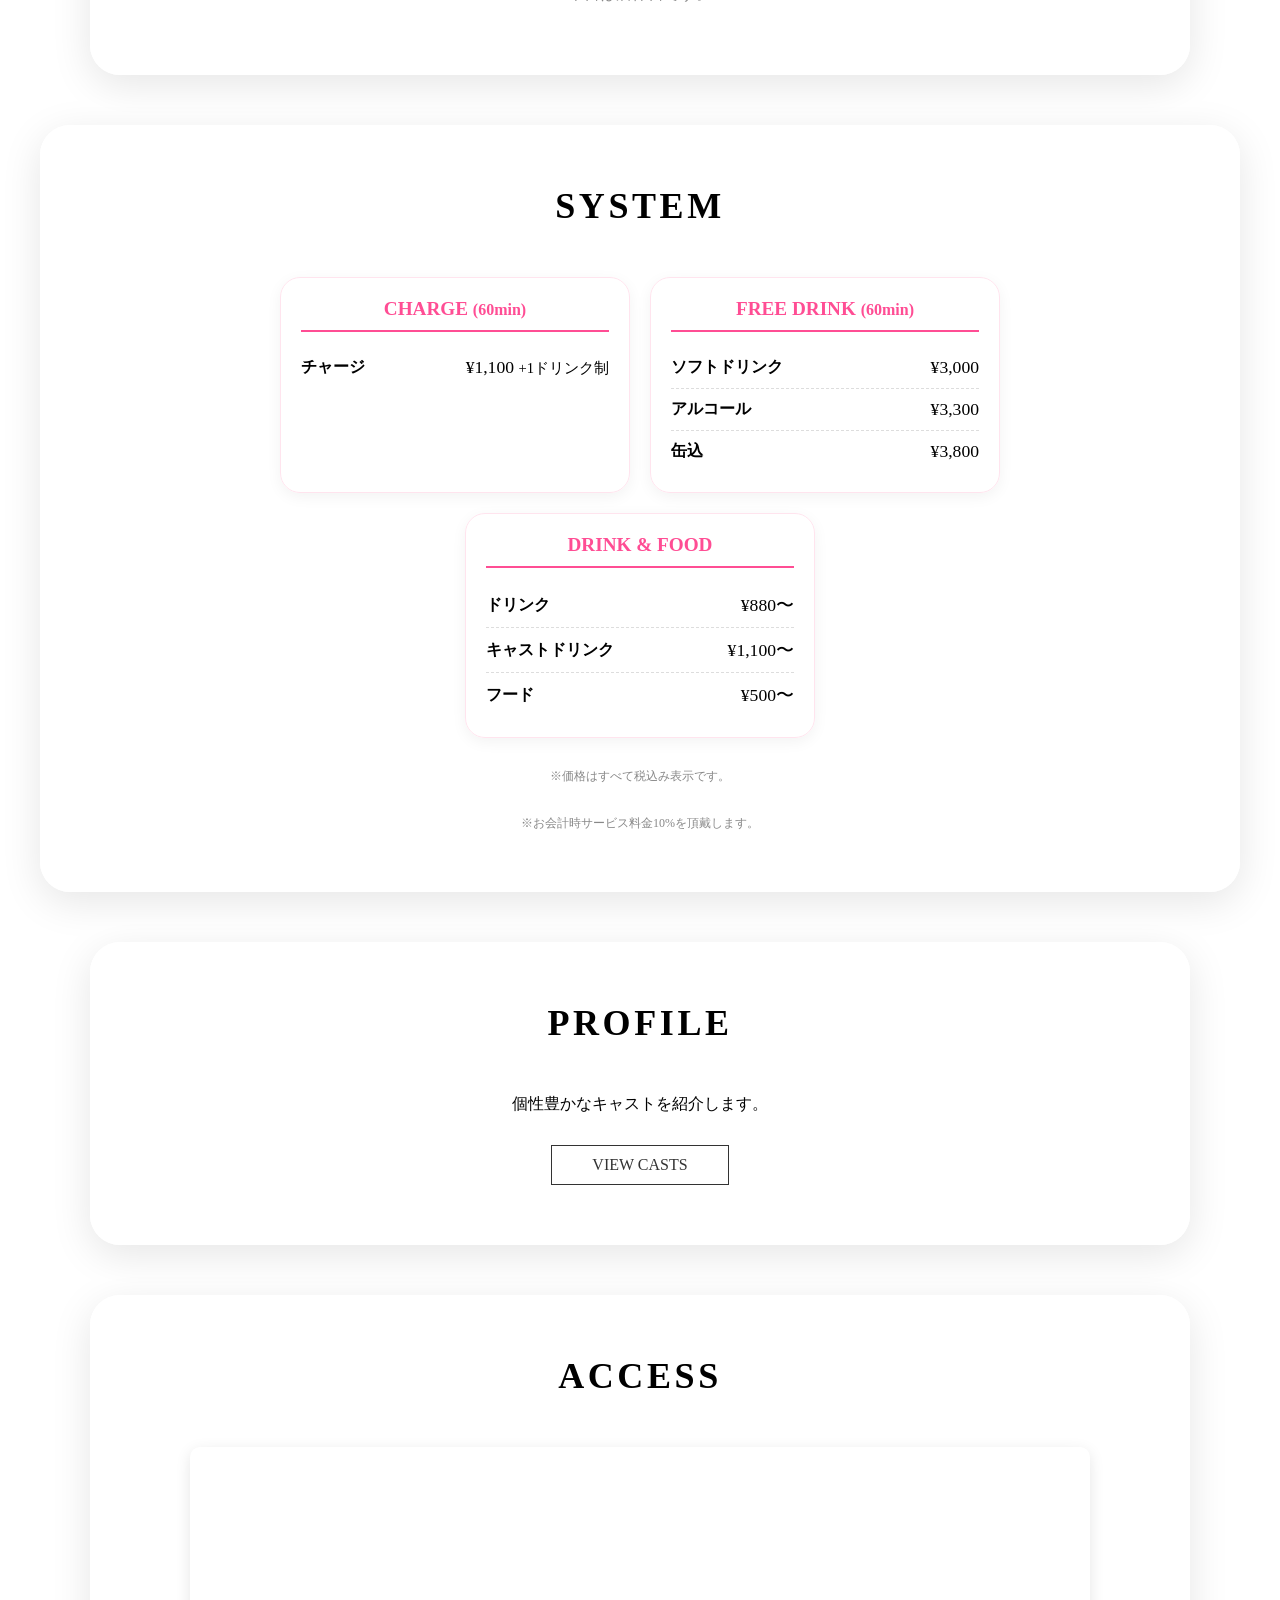
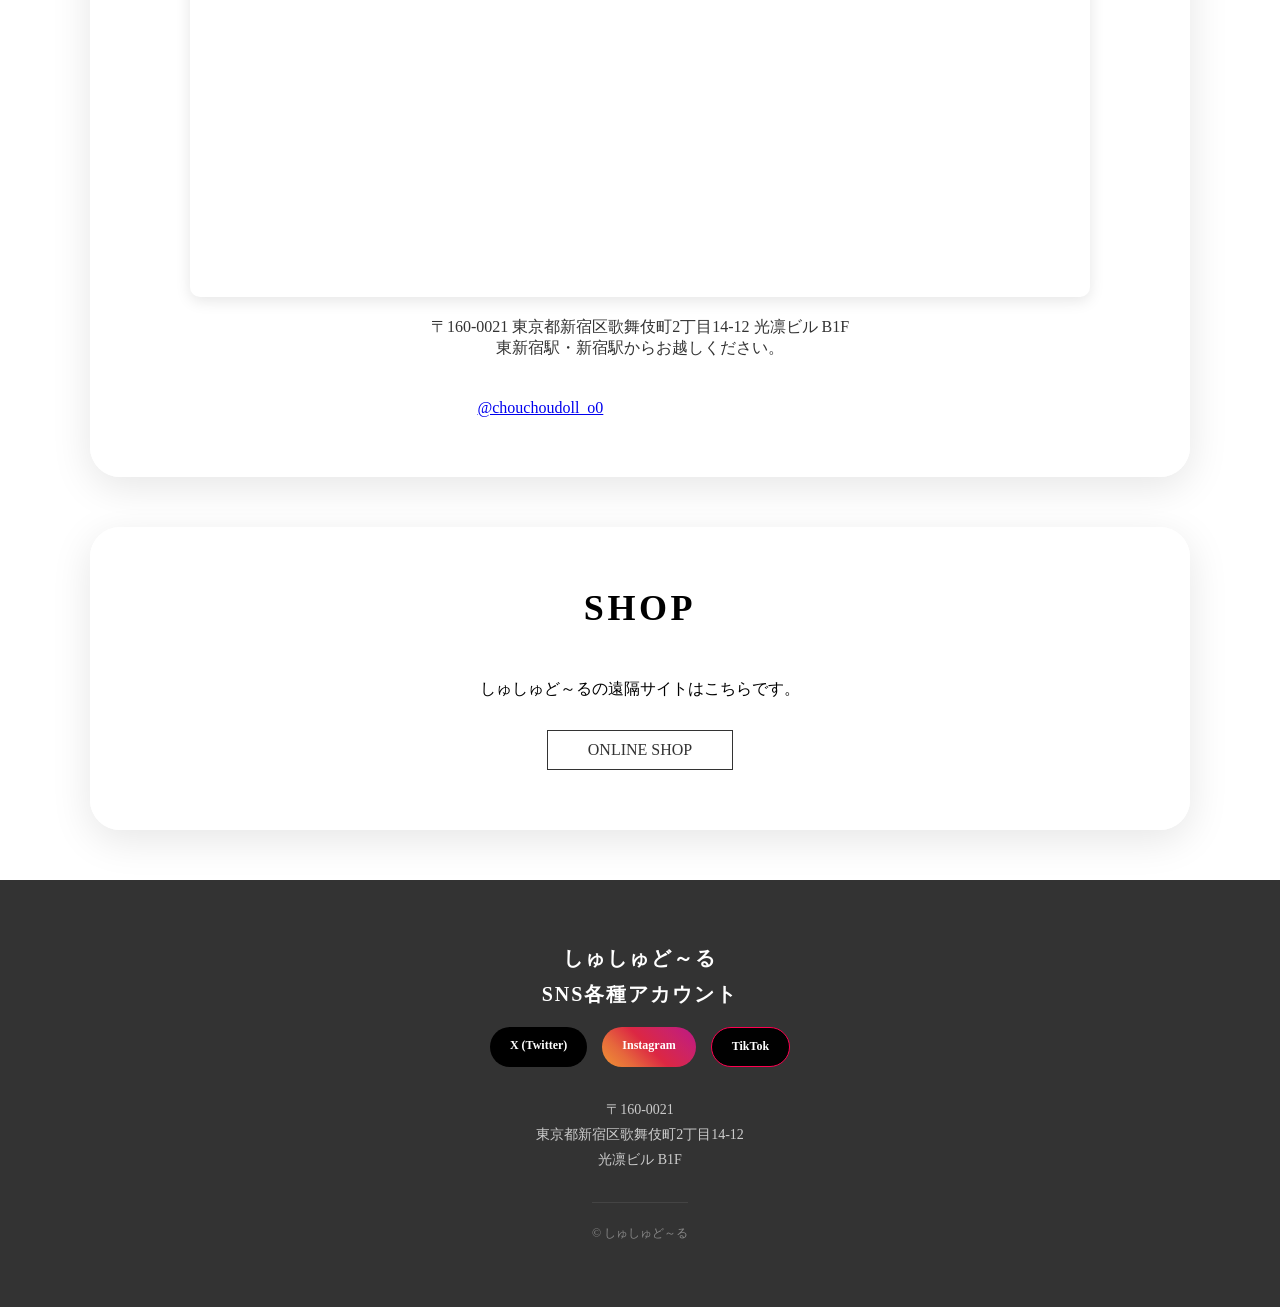
==== commit 5548527d: "Add files via upload" ====
--- a/index.html
+++ b/index.html
@@ -264,9 +264,9 @@
         <ul class="news-list">
             <li>
                 <a href="news.html" class="news-link">
-                    <span class="date">2026.05.25</span>
+                    <span class="date">2026.10.26</span>
                     <span class="category">INFO</span>
-                    <span class="news-text">ゆいにゃさんが本日からP衣装となります！</span>
+                    <span class="news-text">ハロウィンイベント開催のお知らせ</span>
                 </a>
             </li>
         </ul>
@@ -357,7 +357,7 @@
     <section id="access" class="container">
         <h2 class="section-title">ACCESS</h2>
         <div class="map-wrapper">
-            <iframe src="https://www.google.com/maps/embed?pb=!1m18!1m12!1m3!1d3240.192985545938!2d139.70541699999998!3d35.6968683!2m3!1f0!2f0!3f0!3m2!1i1024!2i768!4f13.1!3m3!1m2!1s0x60188cd8c3c215a5%3A0xa2b7dfd4640b2176!2z44CSMTYwLTAwMjEg5p2x5Lqs6YO95paw5a6_5Yy65q2M6Iie5LyO55S677yS5LiB55uu77yR77yU4oiS77yR77ySIOWFieWHm-ODk-ODqw!5e0!3m2!1sja!2sjp!4v1774779676950!5m2!1sja!2sjp"
+            <iframe src="https://www.google.com/maps/embed?pb=!1m18!1m12!1m3!1d3240.192986659981!2d139.70284207605923!3d35.696868272582165!2m3!1f0!2f0!3f0!3m2!1i1024!2i768!4f13.1!3m3!1m2!1s0x60188d01e12ae753%3A0xa15d13d74f3cac0a!2z44GX44KF44GX44KF44Gp44O844KL!5e0!3m2!1sja!2sjp!4v1792751187505!5m2!1sja!2sjp"
             width="100%" height="450" style="border:0;" allowfullscreen="" loading="lazy" referrerpolicy="no-referrer-when-downgrade"></iframe>
         </div>
     
